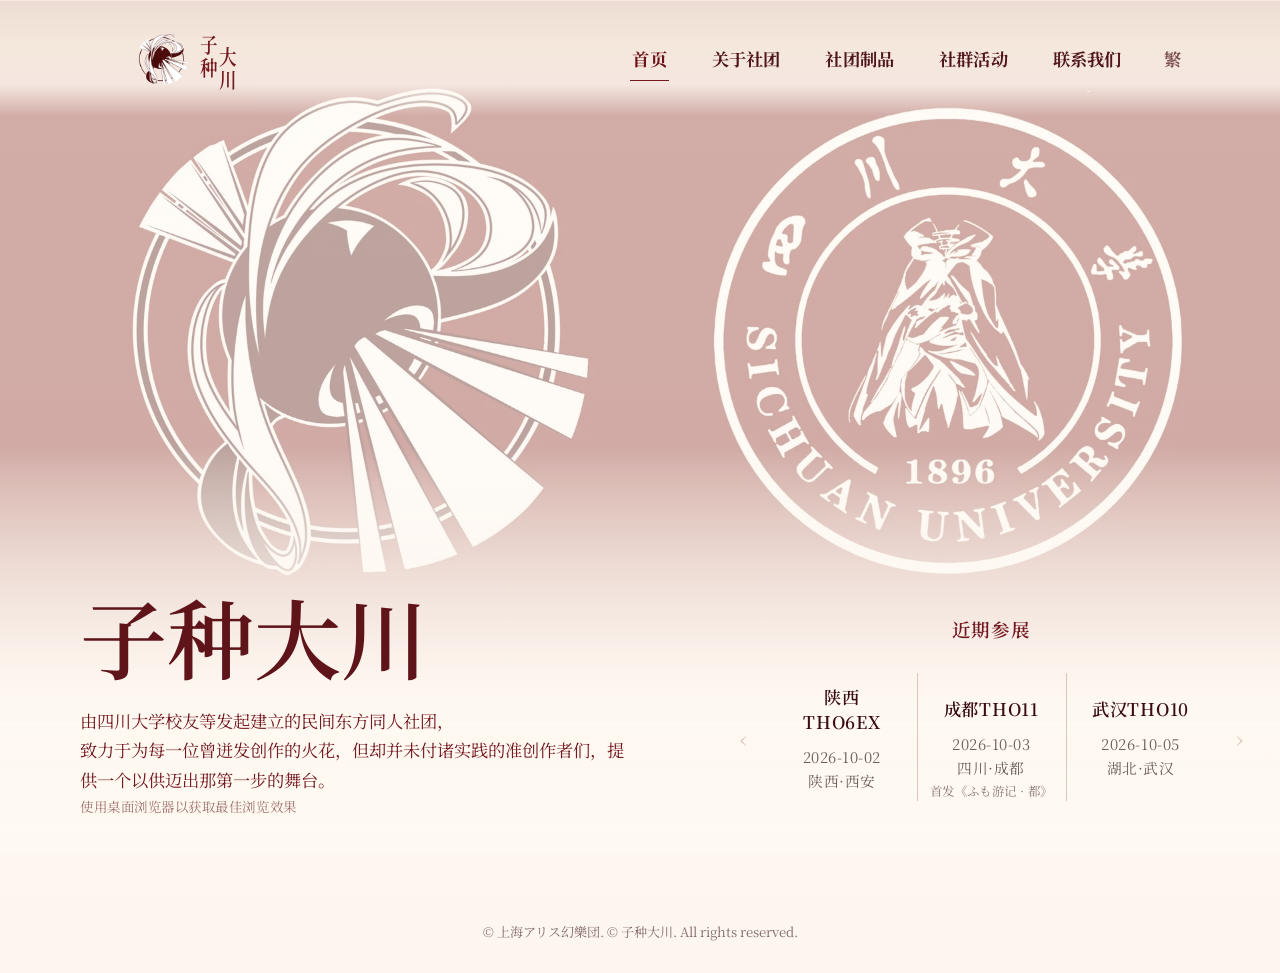
==== index.html @ ef1ccb67 "1.4" ====
<!DOCTYPE html>
<html lang="zh-CN">
  <head>
    <meta charset="UTF-8" />
    <meta name="viewport" content="width=device-width, initial-scale=1.0" />
    <title>子种大川</title>
    <meta
      name="description"
      content="子种大川是由四川大学学生发起建立的民间东方同人社团，致力于为曾迸发创作火花、却尚未付诸实践的准创作者们，提供迈出第一步的舞台。"
    />
    <meta property="og:title" content="子种大川" />
    <meta
      property="og:description"
      content="由四川大学学生发起建立的民间东方同人社团，致力于为准创作者们提供迈出第一步的舞台。"
    />
    <meta property="og:type" content="website" />
    <meta property="og:image" content="assets/club-logo.png" />
    <meta name="twitter:card" content="summary" />
    <meta name="twitter:title" content="子种大川" />
    <meta
      name="twitter:description"
      content="由四川大学学生发起建立的民间东方同人社团，致力于为准创作者们提供迈出第一步的舞台。"
    />
    <meta name="twitter:image" content="assets/club-logo.png" />
    <link rel="icon" type="image/png" href="assets/club-logo.png" />
    <link rel="apple-touch-icon" href="assets/club-logo.png" />
    <link
      rel="preload"
      href="assets/club-background.webp"
      as="image"
      media="(min-width: 561px)"
    />
    <link
      rel="preload"
      href="assets/club-background-mobile.webp"
      as="image"
      media="(max-width: 560px)"
    />
    <link rel="stylesheet" href="styles.css?v=20260814-product-actions" />
  </head>
  <body>
    <svg class="site-filter-defs" aria-hidden="true" focusable="false">
      <filter id="qr-burgundy" color-interpolation-filters="sRGB">
        <feColorMatrix
          type="matrix"
          values="
            0.115888 0.389854 0.039356 0 0.454902
            0.188422 0.633864 0.063989 0 0.094118
            0.177584 0.597402 0.060308 0 0.121569
            0 0 0 1 0"
        />
      </filter>
    </svg>

    <header class="site-header">
      <div class="header-inner">
        <a
          class="brand"
          href="#home"
          data-panel-link="home"
          aria-label="回到首页，子种大川"
        >
          <img
            src="assets/club-logo-small.webp"
            alt=""
            width="640"
            height="640"
            decoding="async"
            fetchpriority="high"
          />
          <span class="brand-title" aria-hidden="true">
            <span class="brand-char brand-char-1">子</span>
            <span class="brand-char brand-char-2">种</span>
            <span class="brand-char brand-char-3">大</span>
            <span class="brand-char brand-char-4">川</span>
          </span>
        </a>

        <nav class="site-nav" aria-label="页面栏目">
          <a class="is-active" href="#home" data-panel-link="home">首页</a>
          <a href="#about" data-panel-link="about">关于社团</a>
          <a href="#products" data-panel-link="products">社团制品</a>
          <a href="#moments" data-panel-link="moments">社群活动</a>
          <a href="#contact" data-panel-link="contact">联系我们</a>
          <button
            class="script-toggle"
            type="button"
            data-script-toggle
            aria-label="切换为繁体"
          >
            繁
          </button>
        </nav>
      </div>
    </header>

    <main>
      <section class="panel is-active" data-panel="home" tabindex="0">
        <div class="page-section hero-section">
          <div class="hero-copy">
            <h1 data-club-name>子种大川</h1>
            <p class="lead" data-hero-lead>
              由四川大学学生发起建立的民间东方同人社团，<br />
              致力于为每一位曾迸发创作的火花，但却并未付诸实践的准创作者们，提供一个以供迈出那第一步的舞台。
            </p>
          </div>
          <aside class="hero-feature" aria-label="近期参展">
            <div class="exhibition-head">
              <h2>近期参展</h2>
            </div>
            <div class="exhibition-carousel" aria-label="近期参展翻页">
              <button
                class="exhibition-arrow"
                type="button"
                data-exhibition-prev
                aria-label="上一页"
              >
                ‹
              </button>
              <div class="exhibition-list" data-exhibition-list>
                <p class="empty-state">近期参展信息整理中。</p>
              </div>
              <button
                class="exhibition-arrow"
                type="button"
                data-exhibition-next
                aria-label="下一页"
              >
                ›
              </button>
            </div>
          </aside>
          <p class="hero-browser-note">使用桌面浏览器以获取最佳浏览效果</p>
        </div>
      </section>

      <section class="panel" data-panel="about" tabindex="0" hidden>
        <div class="page-section">
          <div class="section-title">
            <p class="eyebrow">About</p>
            <h2>关于社团</h2>
          </div>

          <div class="content-grid">
            <div class="copy-stack" data-about-body>
              <p>
                子种大川是以东方Project为主题的民间同人创作社团，由四川大学在校生、校友为主发起建立。
              </p>
            </div>

            <dl class="info-list" data-club-facts aria-label="社团信息">
              <div>
                <dt>社团名读音</dt>
                <dd>zǐ zhǒng dà chuān</dd>
              </div>
            </dl>
          </div>
        </div>
      </section>

      <section class="panel" data-panel="products" tabindex="0" hidden>
        <div class="page-section">
          <div class="section-title product-section-title">
            <div>
              <p class="eyebrow">Objects</p>
              <h2>社团制品</h2>
            </div>
            <div class="product-title-filter" data-product-filter-slot></div>
          </div>

          <div class="product-list" data-product-list>
            <p class="empty-state">制品资料整理中。</p>
          </div>
        </div>
      </section>

      <section class="panel" data-panel="moments" tabindex="0" hidden>
        <div class="page-section">
          <div class="section-title">
            <p class="eyebrow">Moments</p>
            <h2>社群活动</h2>
          </div>

          <div class="community-list" data-community-list>
            <p class="empty-state">社群活动记录整理中。</p>
          </div>
          <p class="community-portrait-note">
            本页涉及肖像展示的内容，均已取得相关当事人授权。
          </p>
        </div>
      </section>

      <section class="panel" data-panel="contact" tabindex="0" hidden>
        <div class="page-section">
          <div class="section-title">
            <p class="eyebrow">Contact</p>
            <h2>联系我们</h2>
          </div>

          <div class="contact-layout">
            <div class="contact-qrcode-list" data-contact-qrcodes>
              <p class="empty-state">二维码信息整理中。</p>
            </div>

            <div class="contact-side">
              <section class="contact-block contact-methods-block">
                <h3>相关群聊</h3>
                <dl class="contact-lines" data-contact-methods>
                  <div class="empty-state">群聊信息整理中。</div>
                </dl>
              </section>

              <section class="contact-block contact-maintenance" data-contact-maintenance hidden>
                <h3>网站维护联系邮箱</h3>
                <p class="contact-maintenance-email" data-contact-maintenance-email></p>
                <small class="contact-maintenance-note">回复网站相关问题</small>
              </section>

              <section class="contact-block contact-links-block">
                <h3>友情链接</h3>
                <dl class="contact-lines" data-contact-links>
                  <div class="empty-state">友情链接整理中。</div>
                </dl>
              </section>
            </div>
          </div>
        </div>
      </section>
    </main>

    <footer class="site-footer">
      <p data-footer-copyright>
        © 上海アリス幻樂団. © 2026 子种大川. All rights reserved.
      </p>
    </footer>

    <script src="site-config.js"></script>
    <script src="content-store.js?v=20260814-product-actions"></script>
    <script src="script.js?v=20260814-product-actions"></script>
  </body>
</html>
---- styles.css ----
@font-face {
  font-family: "ZDC Numerals";
  src:
    local("Bodoni 72"),
    local("Didot"),
    local("Palatino");
  unicode-range:
    U+0030-0039,
    U+FF10-FF19,
    U+0025,
    U+002D,
    U+002E,
    U+002F,
    U+003A,
    U+003B,
    U+00A5;
}

@font-face {
  font-family: "ZDC Web Song";
  src: url("assets/fonts/noto-serif-sc-400.woff2") format("woff2");
  font-display: swap;
  font-style: normal;
  font-weight: 400;
}

@font-face {
  font-family: "ZDC Web Song";
  src: url("assets/fonts/noto-serif-sc-600.woff2") format("woff2");
  font-display: swap;
  font-style: normal;
  font-weight: 600;
}

@font-face {
  font-family: "ZDC Web Song";
  src: url("assets/fonts/noto-serif-sc-700.woff2") format("woff2");
  font-display: swap;
  font-style: normal;
  font-weight: 700;
}

@font-face {
  font-family: "ZDC Web Song TC";
  src: url("assets/fonts/noto-serif-tc-400.ttf") format("truetype");
  font-display: swap;
  font-style: normal;
  font-weight: 400;
}

@font-face {
  font-family: "ZDC Web Song TC";
  src: url("assets/fonts/noto-serif-tc-600.ttf") format("truetype");
  font-display: swap;
  font-style: normal;
  font-weight: 600;
}

@font-face {
  font-family: "ZDC Web Song TC";
  src: url("assets/fonts/noto-serif-tc-700.ttf") format("truetype");
  font-display: swap;
  font-style: normal;
  font-weight: 700;
}

:root {
  --paper: #fff9f2;
  --paper-deep: #f7ecdf;
  --ink: #241616;
  --muted: #6c5e5a;
  --burgundy: #74181f;
  --burgundy-deep: #3b0d12;
  --title-burgundy: #5f141a;
  --line: rgba(116, 24, 31, 0.18);
  --line-soft: rgba(116, 24, 31, 0.1);
  --white: #fffdf8;
  --max-width: 1120px;
  --header-width: 1320px;
  --header-left: clamp(72px, 10.4vw, 240px);
  --header-right: clamp(72px, 7.7vw, 184px);
  --home-header-offset: 116px;
  --home-bg-top: calc(var(--home-header-offset) * -1);
  --home-bg-height: calc(clamp(620px, 82svh, 880px) + var(--home-header-offset));
  --home-bg-image: image-set(
    url("assets/club-background.webp") type("image/webp"),
    url("assets/club-background.jpg") type("image/jpeg")
  );
  --home-bg-position: center -94px;
  --home-bg-size: 100vw auto;
  --home-bg-opacity: 0.36;
  --home-bg-fade-in: clamp(34px, 6svh, 74px);
  --home-bg-solid-end: 52%;
  --home-bg-fade-out-end: 82%;
  --home-hero-padding-top: clamp(340px, 52svh, 520px);
  --community-cover-aspect: 21 / 10;
  --number-font: "ZDC Numerals", "Bodoni 72", Didot, Palatino;
  --web-song-font: "ZDC Web Song";
  --ui-font: var(--number-font), var(--web-song-font), "Songti SC",
    "STSongti-SC-Regular", "Source Han Serif SC", "Noto Serif CJK SC",
    "STSong", "SimSun", Georgia, serif;
  --song-font: var(--number-font), var(--web-song-font), "Songti SC",
    "STSongti-SC-Regular", "Source Han Serif SC", "Noto Serif CJK SC",
    "STSong", "SimSun", Georgia, serif;
  --display-song-font: var(--number-font), var(--web-song-font),
    "STSongti-SC-Regular", "Songti TC", "Hiragino Mincho ProN",
    "Source Han Serif SC", "Noto Serif CJK SC", "Songti SC", "STSong",
    "SimSun", serif;
}

html[lang="zh-Hant"],
html[data-text-script="traditional"],
body[data-text-script="traditional"] {
  --web-song-font: "ZDC Web Song TC";
  --ui-font: var(--number-font), var(--web-song-font), "Songti TC",
    "STSongti-TC-Regular", "Source Han Serif TC", "Noto Serif CJK TC",
    "PMingLiU", "MingLiU", "Songti SC", "STSong", serif;
  --song-font: var(--number-font), var(--web-song-font), "Songti TC",
    "STSongti-TC-Regular", "Source Han Serif TC", "Noto Serif CJK TC",
    "PMingLiU", "MingLiU", "Songti SC", "STSong", serif;
  --display-song-font: var(--number-font), var(--web-song-font),
    "STSongti-TC-Regular", "Songti TC", "Source Han Serif TC",
    "Noto Serif CJK TC", "Hiragino Mincho ProN", "PMingLiU", "MingLiU",
    serif;
}

* {
  box-sizing: border-box;
}

html {
  min-height: 100%;
  background: var(--paper);
}

body {
  position: relative;
  min-height: 100%;
  margin: 0;
  color: var(--ink);
  background:
    linear-gradient(180deg, rgba(255, 250, 243, 0.98), rgba(253, 246, 238, 0.98)),
    var(--paper);
  font-family: var(--ui-font);
  font-feature-settings:
    "onum" 0,
    "lnum" 1,
    "pnum" 1;
  font-synthesis: none;
  font-variant-numeric: lining-nums proportional-nums;
  line-height: 1.7;
}

img {
  display: block;
  max-width: 100%;
}

.site-filter-defs {
  position: absolute;
  width: 0;
  height: 0;
  overflow: hidden;
}

a {
  color: inherit;
  text-decoration: none;
}

.site-header {
  position: sticky;
  z-index: 10;
  top: -1px;
  padding-top: 1px;
  background: linear-gradient(
    180deg,
    rgba(235, 218, 209, 0.98) 0%,
    rgba(247, 236, 224, 0.92) 42%,
    rgba(255, 249, 242, 0.76) 72%,
    rgba(255, 249, 242, 0) 100%
  );
}

.site-header::before {
  position: absolute;
  top: -2px;
  right: 0;
  left: 0;
  height: 3px;
  content: "";
  background: rgba(247, 236, 224, 0.98);
  pointer-events: none;
}

.header-inner {
  width: calc(100% - var(--header-left) - var(--header-right));
  min-height: 116px;
  display: flex;
  align-items: center;
  justify-content: space-between;
  gap: 42px;
  margin-right: auto;
  margin-left: var(--header-left);
}

.brand {
  display: inline-flex;
  align-items: center;
  gap: 10px;
  color: #2d090d;
  font-family: var(--song-font);
  font-weight: 700;
  white-space: nowrap;
}

.brand img {
  width: 3.56rem;
  height: 3.56rem;
  object-fit: contain;
}

.brand-title {
  position: relative;
  width: 2.05em;
  height: 2.42em;
  display: inline-block;
  flex: 0 0 auto;
  font-family: var(--song-font);
  color: var(--burgundy);
  font-size: 1.34rem;
  font-weight: 600;
  letter-spacing: 0;
  line-height: 1;
  transform: scaleX(0.82);
  transform-origin: left center;
}

.brand-char {
  position: absolute;
  display: block;
}

.brand-char-1 {
  top: 0;
  left: 0;
}

.brand-char-2 {
  top: 1.08em;
  left: 0;
}

.brand-char-3 {
  top: 0.54em;
  right: 0;
}

.brand-char-4 {
  top: 1.62em;
  right: 0;
}

.site-nav {
  display: flex;
  align-items: center;
  gap: clamp(24px, 3.2vw, 46px);
  overflow-x: auto;
  color: #4f151b;
  font-family: var(--song-font);
  font-size: clamp(1.08rem, 1.08vw, 1.18rem);
  font-weight: 700;
  letter-spacing: 0.01em;
  white-space: nowrap;
}

.site-nav a {
  position: relative;
  display: inline-flex;
  align-items: center;
  min-height: 52px;
  padding: 2px 2px;
  transition: color 180ms ease;
}

.script-toggle {
  display: inline-flex;
  align-items: center;
  min-height: 52px;
  padding: 2px 0;
  border: 0;
  color: rgba(79, 21, 27, 0.72);
  background: transparent;
  font: inherit;
  cursor: pointer;
  transition:
    color 180ms ease,
    transform 180ms ease;
}

.script-toggle:hover,
.script-toggle:focus-visible {
  color: #6c1018;
  transform: translateY(-1px);
}

.site-nav a::after {
  position: absolute;
  right: 0;
  bottom: 4px;
  left: 0;
  height: 1px;
  content: "";
  background: var(--burgundy);
  opacity: 0;
  transform: scaleX(0.4);
  transform-origin: center;
  transition:
    opacity 180ms ease,
    transform 180ms ease;
}

.site-nav a:hover,
.site-nav a:focus-visible,
.site-nav a.is-active {
  color: #6c1018;
}

.site-nav a.is-active::after {
  opacity: 1;
  transform: scaleX(1);
}

main {
  position: relative;
  z-index: 1;
  display: grid;
}

.panel {
  position: relative;
  grid-area: 1 / 1;
  width: 100%;
  align-self: start;
  opacity: 0;
  transform: translate3d(0, 10px, 0);
  transition:
    opacity 400ms cubic-bezier(0.22, 0.72, 0.28, 1),
    transform 400ms cubic-bezier(0.22, 0.72, 0.28, 1);
  will-change: opacity, transform;
}

.panel:focus,
.panel:focus-visible {
  outline: none;
}

.panel.is-active {
  opacity: 1;
  transform: translate3d(0, 0, 0);
}

.panel.is-entering-from-right {
  opacity: 0;
  transform: translate3d(30px, 0, 0);
}

.panel.is-entering-from-left {
  opacity: 0;
  transform: translate3d(-30px, 0, 0);
}

.panel.is-leaving-to-left {
  opacity: 0;
  transform: translate3d(-30px, 0, 0);
}

.panel.is-leaving-to-right {
  opacity: 0;
  transform: translate3d(30px, 0, 0);
}

.panel[hidden] {
  display: none;
}

.panel[data-panel="home"] {
  overflow: visible;
}

.panel[data-panel="home"]::before,
.panel[data-panel="home"]::after {
  position: absolute;
  inset: 0;
  z-index: 0;
  content: "";
  pointer-events: none;
}

.panel[data-panel="home"]::before {
  top: var(--home-bg-top);
  height: var(--home-bg-height);
  background: var(--home-bg-image) var(--home-bg-position) / var(--home-bg-size)
    no-repeat;
  opacity: var(--home-bg-opacity);
  -webkit-mask-image: linear-gradient(
    180deg,
    transparent 0,
    #000 var(--home-bg-fade-in),
    #000 var(--home-bg-solid-end),
    transparent var(--home-bg-fade-out-end),
    transparent 100%
  );
  mask-image: linear-gradient(
    180deg,
    transparent 0,
    #000 var(--home-bg-fade-in),
    #000 var(--home-bg-solid-end),
    transparent var(--home-bg-fade-out-end),
    transparent 100%
  );
}

.panel[data-panel="home"]::after {
  top: var(--home-bg-top);
  height: var(--home-bg-height);
  background: linear-gradient(
    180deg,
    rgba(255, 249, 242, 0) 0%,
    rgba(255, 249, 242, 0) var(--home-bg-solid-end),
    rgba(255, 249, 242, 0.62) var(--home-bg-fade-out-end),
    rgba(255, 249, 242, 0.98) 100%
  );
}

.page-section {
  position: relative;
  z-index: 1;
  width: min(var(--max-width), calc(100% - 36px));
  min-height: calc(100svh - 142px);
  display: grid;
  align-content: center;
  margin: 0 auto;
  padding: clamp(48px, 8vw, 92px) 0;
}

.panel[data-panel="contact"] .page-section {
  width: calc(100% - var(--header-left) - var(--header-right));
  margin-right: var(--header-right);
  margin-left: var(--header-left);
}

.hero-section {
  grid-template-columns: minmax(0, 1fr) auto;
  gap: clamp(36px, 7vw, 112px);
  align-content: start;
  align-items: start;
  padding-top: var(--home-hero-padding-top);
}

.hero-copy,
.copy-stack,
.product-item,
.contact-grid {
  min-width: 0;
}

.hero-copy {
  max-width: 760px;
}

.hero-feature {
  margin: 0 clamp(-64px, -4vw, -18px) 0 0;
  justify-self: end;
  width: min(520px, 46vw);
  padding-top: 34px;
  color: #563e3b;
}

.exhibition-head {
  display: flex;
  align-items: center;
  justify-content: center;
}

.hero-feature h2 {
  width: 100%;
  margin: 0;
  color: var(--burgundy);
  font-family: var(--song-font);
  font-size: 1.16rem;
  font-weight: 600;
  letter-spacing: 0.04em;
  text-align: center;
}

.exhibition-carousel {
  display: grid;
  grid-template-columns: 24px minmax(0, 1fr) 24px;
  align-items: center;
  gap: 12px;
  margin-top: 30px;
}

.exhibition-arrow {
  width: 24px;
  height: 42px;
  display: inline-grid;
  place-items: center;
  padding: 0;
  border: 0;
  color: rgba(116, 24, 31, 0.72);
  background: transparent;
  font-family: var(--song-font);
  font-size: 1.36rem;
  line-height: 1;
  cursor: pointer;
  transition:
    color 180ms ease,
    opacity 180ms ease,
    transform 180ms ease;
}

.exhibition-arrow:hover,
.exhibition-arrow:focus-visible {
  color: var(--burgundy-deep);
  transform: translateY(-1px);
}

.exhibition-arrow:focus-visible {
  outline: 1px solid rgba(116, 24, 31, 0.38);
  outline-offset: 3px;
}

.exhibition-arrow:disabled {
  cursor: default;
  opacity: 0.32;
  transform: none;
}

.exhibition-list {
  width: 100%;
  display: grid;
  grid-template-columns: repeat(3, minmax(0, 1fr));
  justify-content: end;
  overflow: hidden;
}

.exhibition-list.is-balanced {
  justify-content: center;
}

.exhibition-list.is-balanced.exhibition-visible-1 {
  grid-template-columns: minmax(0, 33.333333%);
}

.exhibition-list.is-balanced.exhibition-visible-2 {
  grid-template-columns: repeat(2, minmax(0, 33.333333%));
}

.exhibition-item {
  position: relative;
  display: none;
  align-content: center;
  justify-items: center;
  gap: 9px;
  min-height: 134px;
  padding: 0 clamp(12px, 1.8vw, 22px);
  text-align: center;
}

.exhibition-item.is-visible {
  display: grid;
}

.exhibition-list.is-sliding-next .exhibition-item.is-visible {
  animation: exhibition-slide-next 360ms cubic-bezier(0.22, 0.72, 0.28, 1)
    both;
  animation-delay: calc(var(--exhibition-order, 0) * 38ms);
}

.exhibition-list.is-sliding-prev .exhibition-item.is-visible {
  animation: exhibition-slide-prev 360ms cubic-bezier(0.22, 0.72, 0.28, 1)
    both;
  animation-delay: calc(var(--exhibition-order, 0) * 38ms);
}

.exhibition-item.has-divider::before {
  position: absolute;
  top: 2px;
  bottom: 4px;
  left: 0;
  width: 1px;
  content: "";
  background: rgba(116, 24, 31, 0.22);
}

.exhibition-item h3,
.exhibition-item p,
.exhibition-item small {
  margin: 0;
}

.exhibition-main {
  display: grid;
  align-content: center;
  justify-items: center;
  gap: 12px;
}

.exhibition-item h3 {
  color: var(--burgundy-deep);
  font-size: 1.08rem;
  letter-spacing: 0.04em;
  line-height: 1.45;
}

.exhibition-item p {
  color: var(--muted);
  font-size: 0.92rem;
  letter-spacing: 0.035em;
}

.exhibition-detail {
  display: grid;
  justify-items: center;
  gap: 2px;
  line-height: 1.5;
  text-align: center;
}

.exhibition-detail span {
  display: block;
}

.exhibition-item small {
  color: rgba(86, 62, 59, 0.68);
  font-size: 0.78rem;
  letter-spacing: 0.03em;
  line-height: 1.62;
  min-height: 1.5em;
}

.exhibition-note:empty {
  visibility: hidden;
}

.exhibition-note {
  position: absolute;
  bottom: 4px;
  right: 10px;
  left: 10px;
}

.eyebrow,
.item-label {
  margin: 0 0 12px;
  color: var(--burgundy);
  font-size: 0.78rem;
  font-weight: 700;
  letter-spacing: 0.08em;
  text-transform: uppercase;
}

h1,
h2,
h3 {
  margin: 0;
  color: var(--title-burgundy);
  font-family: var(--display-song-font);
  font-weight: 600;
  letter-spacing: 0;
  line-height: 1.18;
}

h1 {
  max-width: 720px;
  font-size: clamp(3rem, 7.2vw, 5.45rem);
}

h2 {
  font-size: clamp(2.4rem, 5.4vw, 4.4rem);
}

h3 {
  font-size: 1.18rem;
}

.lead {
  max-width: 560px;
  margin: 18px 0 0;
  color: var(--burgundy);
  font-family: var(--song-font);
  font-size: 1.08rem;
  overflow-wrap: anywhere;
}

.hero-browser-note {
  position: absolute;
  bottom: clamp(58px, 8.8svh, 94px);
  left: 0;
  max-width: 560px;
  margin: 0;
  color: rgba(95, 20, 26, 0.58);
  font-family: var(--song-font);
  font-size: 0.84rem;
  letter-spacing: 0.04em;
  line-height: 1.6;
}

.panel[data-panel="home"].is-active::before {
  animation: home-background-in 900ms ease both;
}

.panel[data-panel="home"].is-active::after {
  animation: home-overlay-in 900ms ease both;
}

.panel[data-panel="home"].is-active .eyebrow,
.panel[data-panel="home"].is-active h1,
.panel[data-panel="home"].is-active .lead,
.panel[data-panel="home"].is-active .hero-browser-note,
.panel[data-panel="home"].is-active .hero-feature {
  animation: home-rise-in 720ms ease both;
}

.panel[data-panel="home"].is-active .eyebrow {
  animation-delay: 120ms;
}

.panel[data-panel="home"].is-active h1 {
  animation-delay: 210ms;
}

.panel[data-panel="home"].is-active .lead {
  animation-delay: 320ms;
}

.panel[data-panel="home"].is-active .hero-browser-note {
  animation-delay: 380ms;
}

.panel[data-panel="home"].is-active .hero-feature {
  animation-delay: 430ms;
}

.action-row {
  display: flex;
  flex-wrap: wrap;
  gap: 12px;
  margin-top: 34px;
}

.button {
  min-height: 44px;
  display: inline-flex;
  align-items: center;
  justify-content: center;
  padding: 9px 18px;
  border: 1px solid var(--burgundy);
  border-radius: 999px;
  font-weight: 700;
  transition:
    background 180ms ease,
    color 180ms ease,
    transform 180ms ease;
}

.button:hover,
.button:focus-visible {
  transform: translateY(-1px);
}

.button.primary {
  color: var(--white);
  background: var(--burgundy);
}

.button.secondary {
  color: var(--burgundy);
  background: transparent;
}

.section-title {
  max-width: 720px;
  margin-bottom: clamp(34px, 5vw, 58px);
}

.product-section-title {
  max-width: 1080px;
  display: grid;
  grid-template-columns: max-content auto;
  gap: clamp(16px, 2.2vw, 34px);
  align-items: end;
}

.product-title-filter {
  justify-self: start;
  width: auto;
}

.product-title-filter[hidden] {
  display: none;
}

.content-grid {
  display: grid;
  grid-template-columns: minmax(0, 1fr) minmax(260px, 0.58fr);
  gap: clamp(34px, 6vw, 84px);
  align-items: start;
}

.copy-stack {
  display: grid;
  gap: 20px;
  max-width: 680px;
  color: var(--muted);
  font-size: 1.05rem;
}

.copy-stack p,
.product-item p,
.product-detail p {
  margin: 0;
  overflow-wrap: anywhere;
}

.info-list {
  display: grid;
  grid-template-columns: minmax(4em, max-content) minmax(0, 1fr);
  gap: 0 clamp(24px, 4vw, 58px);
  align-items: baseline;
  margin: 0;
}

.info-list div {
  display: contents;
}

.info-list dt {
  color: var(--burgundy);
  font-weight: 700;
  min-width: 4em;
  padding: 10px 0;
  white-space: nowrap;
}

.info-label-text {
  min-width: 4em;
  display: inline-flex;
  gap: 0;
  white-space: nowrap;
}

.info-label-text.is-fixed {
  width: 4em;
}

.info-label-text.is-spread {
  justify-content: space-between;
}

.info-label-char {
  display: block;
  flex: 0 0 auto;
}

.info-list dd {
  margin: 0;
  color: var(--muted);
  min-width: 0;
  padding: 10px 0;
  overflow-wrap: anywhere;
  text-align: right;
}

.product-list {
  display: grid;
  gap: clamp(24px, 4vw, 42px);
  max-width: 1100px;
}

.product-list.is-detail-view {
  max-width: 1080px;
}

.product-detail {
  position: relative;
  display: grid;
  grid-template-columns: minmax(260px, 0.48fr) minmax(360px, 0.52fr);
  gap: clamp(30px, 4.6vw, 58px);
  align-items: center;
  padding-top: 34px;
  animation: product-detail-in 520ms cubic-bezier(0.22, 0.72, 0.28, 1) both;
}

.product-detail[hidden] {
  display: none;
}

.product-detail-media .image-slot {
  animation: product-image-expand 560ms cubic-bezier(0.22, 0.72, 0.28, 1)
    both;
}

.product-image-carousel {
  display: grid;
  gap: 14px;
  justify-items: center;
}

.product-image-stage {
  width: 100%;
  display: grid;
  justify-items: center;
}

.product-image-controls {
  display: inline-flex;
  align-items: center;
  justify-content: center;
  gap: 28px;
}

.product-image-arrow {
  width: 30px;
  height: 30px;
  display: inline-grid;
  place-items: center;
  padding: 0;
  border: 0;
  color: rgba(116, 24, 31, 0.62);
  background: transparent;
  font-family: var(--song-font);
  font-size: 1.55rem;
  line-height: 1;
  cursor: pointer;
  transition:
    color 180ms ease,
    transform 180ms ease;
}

.product-image-arrow:hover,
.product-image-arrow:focus-visible {
  color: var(--burgundy);
  transform: translateY(-1px);
}

.product-detail-body {
  display: grid;
  gap: 16px;
  max-width: 760px;
}

.product-detail-body h3 {
  color: var(--title-burgundy);
  font-family: var(--display-song-font);
  font-size: clamp(2rem, 4vw, 3.25rem);
  font-weight: 700;
}

.product-detail-body > p:not(.item-label):not(.product-price) {
  color: var(--muted);
  font-size: 1rem;
}

.product-price {
  color: var(--burgundy);
  font-weight: 700;
}

.product-actions,
.product-documents {
  display: flex;
  flex-wrap: wrap;
  gap: 10px 14px;
  align-items: center;
  margin: 4px 0 6px;
}

.product-action-link,
.product-document-link {
  display: inline-flex;
  align-items: center;
  justify-content: center;
  min-height: 34px;
  padding: 5px 16px 6px;
  color: rgba(116, 24, 31, 0.86);
  border: 1px solid rgba(116, 24, 31, 0.3);
  border-radius: 999px;
  background: rgba(255, 249, 242, 0.48);
  font-family: var(--song-font);
  font-size: 0.96rem;
  font-weight: 600;
  line-height: 1.35;
  letter-spacing: 0.05em;
  transition:
    color 180ms ease,
    background 180ms ease,
    border-color 180ms ease,
    transform 180ms ease;
}

.product-action-link:hover,
.product-action-link:focus-visible,
.product-document-link:hover,
.product-document-link:focus-visible {
  color: var(--burgundy);
  border-color: rgba(116, 24, 31, 0.56);
  background: rgba(255, 249, 242, 0.74);
  transform: translateY(-1px);
}

.product-params {
  display: grid;
  grid-template-columns: minmax(4em, max-content) minmax(0, 1fr);
  gap: 9px 16px;
  margin: 10px 0 0;
  color: var(--muted);
  font-size: 0.9rem;
}

.product-params div {
  display: contents;
}

.product-params dt {
  color: var(--burgundy);
  font-weight: 700;
  min-width: 4em;
  white-space: nowrap;
}

.product-params dd {
  margin: 0;
  min-width: 0;
  overflow-wrap: anywhere;
}

.product-detail-close {
  position: absolute;
  top: 0;
  left: 0;
  width: max-content;
  min-height: 28px;
  margin: 0;
  padding: 0;
  border: 0;
  color: rgba(116, 24, 31, 0.52);
  background: transparent;
  font: inherit;
  font-size: 0.88rem;
  font-weight: 600;
  cursor: pointer;
}

.product-detail-close:hover,
.product-detail-close:focus-visible {
  color: var(--burgundy-deep);
}

.product-gallery {
  display: grid;
  grid-template-columns: repeat(4, minmax(0, 1fr));
  align-items: start;
  gap: clamp(42px, 5vw, 74px) clamp(38px, 4.6vw, 76px);
  animation: product-gallery-in 460ms cubic-bezier(0.22, 0.72, 0.28, 1) both;
}

.product-gallery-item {
  display: grid;
  gap: 18px;
  justify-self: center;
  width: 100%;
  max-width: 230px;
}

.product-gallery-image,
.product-gallery-caption {
  padding: 0;
  border: 0;
  color: inherit;
  background: transparent;
  font: inherit;
  cursor: pointer;
}

.product-gallery-image {
  display: block;
  width: 100%;
}

.product-gallery-image .image-slot {
  width: 100%;
  aspect-ratio: 1 / 1;
  transition:
    opacity 180ms ease,
    transform 260ms ease;
}

.product-gallery-caption {
  min-height: 1.65em;
  width: 100%;
  color: rgba(59, 13, 18, 0.82);
  font-family: var(--song-font);
  font-size: clamp(0.92rem, 1.22vw, 1.08rem);
  font-weight: 600;
  letter-spacing: 0.045em;
  line-height: 1.7;
  overflow: visible;
  overflow-wrap: break-word;
  text-align: center;
  text-overflow: clip;
  white-space: pre-line;
  transition:
    color 180ms ease,
    transform 180ms ease;
}

.product-gallery-caption:hover,
.product-gallery-caption:focus-visible {
  color: var(--burgundy);
}

.product-filter {
  position: relative;
  display: inline-grid;
  justify-items: start;
  margin-bottom: 0;
  color: var(--muted);
  text-align: left;
}

.product-filter-toggle {
  min-height: 32px;
  padding: 0;
  border: 0;
  color: rgba(95, 20, 26, 0.82);
  background: transparent;
  font-family: var(--song-font);
  font-size: 0.98rem;
  font-weight: 600;
  cursor: pointer;
  transition:
    color 180ms ease,
    transform 180ms ease;
}

.product-filter-toggle::after {
  display: inline-block;
  margin-left: 0.38em;
  color: rgba(95, 20, 26, 0.56);
  content: "⌄";
  font-size: 0.9em;
  transform: translateY(-1px);
}

.product-filter.is-open .product-filter-toggle,
.product-filter-toggle:hover,
.product-filter-toggle:focus-visible {
  color: var(--burgundy);
}

.product-filter.is-open .product-filter-toggle::after {
  transform: translateY(1px) rotate(180deg);
}

.product-filter-menu {
  position: absolute;
  z-index: 4;
  top: calc(100% + 10px);
  left: 0;
  width: min(420px, calc(100vw - 48px));
  display: grid;
  gap: 12px;
  justify-items: start;
  padding: 16px 18px;
  border: 1px solid rgba(116, 24, 31, 0.14);
  color: var(--muted);
  background: rgba(255, 249, 242, 0.96);
  box-shadow: 0 16px 42px rgba(59, 13, 18, 0.08);
  text-align: left;
  transform-origin: top left;
}

.product-filter-menu[hidden] {
  display: none;
}

.product-filter-primary,
.product-filter-types {
  display: flex;
  flex-wrap: wrap;
  gap: 8px 16px;
  align-items: center;
  justify-content: flex-start;
  padding: 0;
  border: 0;
}

.product-filter-types legend {
  margin-right: 4px;
  color: var(--burgundy);
  font-family: var(--song-font);
  font-weight: 700;
}

.product-filter-check {
  display: inline-flex;
  grid-template-columns: none;
  gap: 7px;
  align-items: center;
  color: rgba(59, 13, 18, 0.7);
  font-family: var(--song-font);
  font-size: 0.9rem;
  font-weight: 400;
  cursor: pointer;
}

.product-filter-check input {
  width: 1em;
  height: 1em;
  accent-color: var(--burgundy);
}

.product-filter-clear {
  min-height: 28px;
  padding: 0;
  border: 0;
  color: rgba(116, 24, 31, 0.62);
  background: transparent;
  font: inherit;
  font-size: 0.88rem;
  cursor: pointer;
}

.product-filter-clear:hover,
.product-filter-clear:focus-visible {
  color: var(--burgundy);
}

.product-gallery-image:hover .image-slot,
.product-gallery-image:focus-visible .image-slot {
  opacity: 0.86;
  transform: translateY(-4px) scale(1.018);
}

.community-list {
  display: grid;
  gap: clamp(38px, 5vw, 72px);
  max-width: 1120px;
}

.community-list.is-detail-view {
  max-width: 1080px;
}

.community-portrait-note {
  max-width: 1120px;
  margin: clamp(22px, 3.2vw, 38px) 0 0;
  color: rgba(108, 94, 90, 0.66);
  font-family: var(--song-font);
  font-size: 0.86rem;
  letter-spacing: 0.04em;
  line-height: 1.7;
  text-align: center;
}

.community-section {
  position: relative;
  display: grid;
  grid-template-columns: minmax(260px, 0.44fr) minmax(320px, 0.56fr);
  gap: clamp(30px, 5vw, 72px);
  align-items: center;
  padding: clamp(8px, 2.2vw, 28px) 0;
  animation: product-gallery-in 520ms cubic-bezier(0.22, 0.72, 0.28, 1) both;
}

.community-section::before {
  position: absolute;
  z-index: -1;
  inset: 0 calc(50% - 50vw);
  content: "";
  background: linear-gradient(
    90deg,
    rgba(116, 24, 31, 0.04),
    rgba(255, 249, 242, 0) 66%
  );
  opacity: 0.8;
}

.community-section.is-reversed {
  grid-template-columns: minmax(320px, 0.56fr) minmax(260px, 0.44fr);
}

.community-section.is-reversed::before {
  background: linear-gradient(
    270deg,
    rgba(116, 24, 31, 0.04),
    rgba(255, 249, 242, 0) 66%
  );
}

.community-section.is-reversed .community-copy {
  order: 2;
}

.community-section.is-reversed .community-cover {
  order: 1;
}

.community-copy {
  display: grid;
  gap: 18px;
  align-content: center;
}

.community-title,
.community-cover,
.community-photo-item {
  padding: 0;
  border: 0;
  background: transparent;
  font: inherit;
  cursor: pointer;
}

.community-title {
  color: var(--title-burgundy);
  font-family: var(--display-song-font);
  font-size: clamp(2.05rem, 4vw, 3.45rem);
  font-weight: 700;
  line-height: 1.24;
  text-align: left;
  transition:
    color 180ms ease,
    transform 180ms ease;
}

.community-title:hover,
.community-title:focus-visible {
  color: var(--burgundy);
  transform: translateY(-2px);
}

.community-copy p,
.community-detail-head p {
  max-width: 560px;
  margin: 0;
  color: var(--muted);
  font-family: var(--song-font);
  font-size: 1.04rem;
  line-height: 1.9;
  overflow-wrap: anywhere;
}

.community-detail-head p {
  max-width: 960px;
}

.community-cover {
  position: relative;
  width: 100%;
  aspect-ratio: var(--community-cover-aspect);
  display: grid;
  place-items: center;
  overflow: hidden;
  color: rgba(116, 24, 31, 0.48);
  background:
    linear-gradient(135deg, rgba(116, 24, 31, 0.07), rgba(170, 139, 118, 0.08)),
    var(--paper-deep);
}

.community-cover > img,
.community-cover-collage {
  width: 100%;
  height: 100%;
}

.community-cover > img {
  object-fit: cover;
  filter: saturate(0.9);
  transition:
    opacity 220ms ease,
    transform 360ms ease;
}

.community-cover:hover > img,
.community-cover:focus-visible > img {
  opacity: 0.9;
  transform: scale(1.025);
}

.community-photo-item:hover img,
.community-photo-item:focus-visible img {
  opacity: 0.92;
}

.community-cover-collage {
  display: grid;
  grid-template-columns: 1.18fr 0.82fr 0.82fr;
  grid-template-rows: repeat(2, minmax(0, 1fr));
  gap: 6px;
}

.community-cover-collage img {
  width: 100%;
  height: 100%;
  object-fit: cover;
}

.community-cover-collage img:first-child {
  grid-row: span 2;
}

.community-cover-fade {
  position: absolute;
  inset: 0;
  background:
    linear-gradient(180deg, rgba(255, 249, 242, 0) 52%, var(--paper) 100%),
    linear-gradient(90deg, rgba(255, 249, 242, 0) 54%, var(--paper) 100%);
  pointer-events: none;
}

.community-section.is-reversed .community-cover-fade {
  background:
    linear-gradient(180deg, rgba(255, 249, 242, 0) 52%, var(--paper) 100%),
    linear-gradient(270deg, rgba(255, 249, 242, 0) 54%, var(--paper) 100%);
}

.community-placeholder {
  position: relative;
  z-index: 1;
  color: rgba(116, 24, 31, 0.5);
  font-family: var(--song-font);
  font-size: 1rem;
  font-weight: 700;
}

.community-detail {
  position: relative;
  display: grid;
  gap: clamp(34px, 5vw, 58px);
  padding-top: 34px;
  animation: product-detail-in 520ms cubic-bezier(0.22, 0.72, 0.28, 1) both;
}

.community-detail-head {
  display: grid;
  gap: 12px;
  max-width: 980px;
}

.community-detail-head h3,
.community-photo-body h3 {
  margin: 0;
  color: var(--title-burgundy);
  font-family: var(--display-song-font);
  font-size: clamp(2rem, 4vw, 3.25rem);
  font-weight: 700;
  line-height: 1.24;
}

.community-detail-close {
  position: absolute;
  top: 0;
  left: 0;
  width: max-content;
  min-height: 28px;
  padding: 0;
  border: 0;
  color: rgba(116, 24, 31, 0.52);
  background: transparent;
  font: inherit;
  font-size: 0.88rem;
  font-weight: 600;
  cursor: pointer;
}

.community-detail-close:hover,
.community-detail-close:focus-visible {
  color: var(--burgundy-deep);
}

.community-photo-wall {
  display: grid;
  grid-template-columns: repeat(var(--community-photo-columns, 3), minmax(0, 1fr));
  gap: clamp(12px, 2vw, 18px);
  align-items: start;
}

.community-photo-column {
  display: grid;
  gap: clamp(12px, 2vw, 18px);
  align-content: start;
  min-width: 0;
}

.community-photo-item {
  position: relative;
  width: 100%;
  display: grid;
  place-items: center;
  margin: 0;
  padding: 0;
  border: 0;
  overflow: hidden;
  contain: paint;
  clip-path: inset(0);
  color: rgba(116, 24, 31, 0.48);
  background:
    linear-gradient(135deg, rgba(116, 24, 31, 0.06), rgba(170, 139, 118, 0.08)),
    var(--paper-deep);
}

.community-photo-item::before,
.community-photo-item::after {
  position: absolute;
  inset: 0;
  content: "";
  pointer-events: none;
}

.community-photo-item::before {
  background:
    radial-gradient(circle at 22% 18%, rgba(116, 24, 31, 0.1), transparent 34%),
    linear-gradient(135deg, rgba(255, 253, 248, 0.12), rgba(116, 24, 31, 0.04));
  opacity: 0.74;
}

.community-photo-item::after {
  background:
    linear-gradient(180deg, rgba(255, 249, 242, 0.18), rgba(255, 249, 242, 0.32)),
    rgba(116, 24, 31, 0.04);
}

.community-photo-item img {
  position: relative;
  z-index: 1;
  width: 100%;
  height: auto;
  display: block;
  object-fit: contain;
  transition:
    opacity 220ms ease;
}

.community-photo-detail {
  grid-template-columns: minmax(260px, 0.56fr) minmax(320px, 0.44fr);
  gap: clamp(30px, 4.6vw, 58px);
  align-items: center;
}

.community-photo-media {
  min-height: min(62svh, 640px);
  display: grid;
  place-items: center;
  color: rgba(116, 24, 31, 0.48);
  background: transparent;
}

.community-photo-media img {
  width: auto;
  height: auto;
  max-width: 100%;
  max-height: min(70svh, 760px);
  object-fit: contain;
}

.community-photo-body {
  display: grid;
  gap: 22px;
}

.community-photo-meta {
  margin-top: 2px;
  gap: 12px 18px;
}

.empty-state {
  margin: 0;
  color: var(--muted);
}

.image-slot,
.gallery-item,
.qr-slot {
  position: relative;
  overflow: hidden;
  display: block;
  background:
    linear-gradient(135deg, rgba(116, 24, 31, 0.07), rgba(170, 139, 118, 0.06)),
    var(--paper-deep);
}

.image-slot img {
  display: block;
}

.image-slot-thumbnail {
  display: grid;
  place-items: center;
  padding: 12px;
}

.image-slot-thumbnail .image-slot-bg {
  position: absolute;
  inset: -12%;
  z-index: 0;
  width: 124%;
  height: 124%;
  object-fit: cover;
  opacity: 0.28;
  filter: blur(16px) saturate(0.82);
  transform: scale(1.04);
}

.image-slot-thumbnail .image-slot-main {
  position: relative;
  z-index: 1;
  width: 100%;
  height: 100%;
  object-fit: contain;
}

.image-slot-detail {
  width: auto;
  max-width: 100%;
  display: grid;
  place-items: center;
  overflow: visible;
  background: transparent;
}

.image-slot-detail .image-slot-main {
  width: auto;
  height: auto;
  max-width: 100%;
  max-height: min(70svh, 720px);
  object-fit: contain;
}

.qr-slot img {
  width: 100%;
  height: 100%;
  display: block;
  object-fit: contain;
}

.image-slot {
  aspect-ratio: 4 / 3;
}

.image-slot-detail {
  aspect-ratio: auto;
}

.gallery-grid {
  display: grid;
  grid-template-columns: repeat(4, minmax(0, 1fr));
  grid-auto-rows: 150px;
  gap: 14px;
}

.gallery-item.tall {
  grid-row: span 2;
}

.gallery-item.wide {
  grid-column: span 2;
}

.contact-layout {
  display: grid;
  grid-template-columns: 1fr;
  gap: clamp(34px, 5vw, 58px);
  align-items: start;
  width: 100%;
}

.contact-qrcode-list {
  display: grid;
  grid-template-columns: repeat(5, minmax(0, 1fr));
  align-items: flex-start;
  justify-content: flex-start;
  gap: 28px clamp(22px, 3vw, 36px);
  max-width: none;
}

.contact-qr-item {
  display: grid;
  gap: 10px;
  justify-items: center;
  text-align: center;
}

.contact-qr-text {
  width: 100%;
  display: grid;
  gap: 2px;
  justify-items: center;
  text-align: center;
}

.contact-qr-name {
  margin: 0;
  color: var(--burgundy-deep);
  font-family: var(--song-font);
  font-size: 1.04rem;
  font-weight: 600;
  line-height: 1.45;
}

.contact-qr-note {
  max-width: 100%;
  display: block;
  overflow: hidden;
  color: rgba(108, 94, 90, 0.72);
  font-size: 0.8rem;
  line-height: 1.38;
  text-overflow: ellipsis;
  white-space: nowrap;
}

.contact-side {
  display: grid;
  grid-template-columns: repeat(2, minmax(0, 1fr));
  grid-template-areas: "methods links";
  gap: clamp(34px, 5vw, 74px);
  align-items: start;
  width: 100%;
}

.contact-side.has-maintenance {
  grid-template-areas:
    "methods maintenance"
    "methods links";
  column-gap: clamp(34px, 5vw, 74px);
  row-gap: clamp(16px, 2.2vw, 28px);
}

.contact-block {
  display: grid;
  gap: 14px;
}

.contact-methods-block {
  grid-area: methods;
}

.contact-side.has-maintenance .contact-methods-block {
  display: grid;
  grid-template-rows: auto minmax(0, 1fr);
  gap: var(--contact-title-gap, 14px);
  align-self: stretch;
}

.contact-side.has-maintenance .contact-methods-block .contact-lines {
  display: grid;
  gap: var(--contact-content-gap, 10px);
  align-content: start;
}

.contact-links-block {
  grid-area: links;
}

.contact-maintenance {
  grid-area: maintenance;
  grid-template-columns: minmax(280px, 0.72fr) minmax(0, 1fr);
  align-items: baseline;
  column-gap: clamp(54px, 5vw, 86px);
  row-gap: 4px;
  width: 100%;
  min-width: 0;
  max-width: 100%;
  justify-self: stretch;
}

.contact-maintenance h3 {
  grid-column: 1;
  grid-row: 1;
}

.contact-block h3 {
  margin: 0;
  color: var(--burgundy);
  font-family: var(--song-font);
  font-size: clamp(1.08rem, 1.8vw, 1.42rem);
  font-weight: 700;
}

.contact-lines {
  display: grid;
  gap: 10px;
  margin: 0;
}

.contact-line {
  display: grid;
  grid-template-columns: minmax(280px, 0.72fr) minmax(0, 1fr);
  gap: clamp(54px, 5vw, 86px);
  align-items: baseline;
}

.contact-line dt {
  color: var(--burgundy-deep);
  font-family: var(--song-font);
  font-size: 1.04rem;
  font-weight: 600;
  line-height: 1.45;
}

.contact-line dd {
  margin: 0;
  color: var(--muted);
  overflow-wrap: anywhere;
}

.contact-line a {
  transition: color 180ms ease;
}

.contact-maintenance-email {
  grid-column: 2;
  grid-row: 1;
  margin: 0;
  color: var(--burgundy-deep);
  font-family: var(--song-font);
  font-size: 1.04rem;
  font-weight: 600;
  line-height: 1.45;
  overflow-wrap: anywhere;
}

.contact-maintenance-email a {
  text-decoration: underline;
  text-decoration-color: rgba(116, 24, 31, 0.38);
  text-decoration-thickness: 1px;
  text-underline-offset: 0.22em;
  transition: color 180ms ease;
}

.contact-maintenance-email a:hover,
.contact-maintenance-email a:focus-visible {
  color: var(--burgundy);
}

.contact-maintenance-note {
  grid-column: 1;
  grid-row: 2;
  color: rgba(108, 94, 90, 0.72);
  font-size: 0.8rem;
  line-height: 1.45;
}

.contact-line dt a {
  text-decoration: underline;
  text-decoration-color: rgba(116, 24, 31, 0.42);
  text-decoration-thickness: 1px;
  text-underline-offset: 0.22em;
}

.contact-line a:hover,
.contact-line a:focus-visible {
  color: var(--burgundy);
}

.qr-slot {
  width: min(230px, 100%);
  aspect-ratio: 1;
  display: grid;
  place-items: center;
  justify-self: end;
  color: rgba(116, 24, 31, 0.58);
  font-weight: 700;
}

.contact-qr-item .qr-slot {
  width: min(185px, 100%);
  justify-self: center;
  background:
    linear-gradient(135deg, rgba(116, 24, 31, 0.06), rgba(255, 249, 242, 0.78)),
    var(--paper-deep);
  transition:
    background 180ms ease,
    box-shadow 180ms ease,
    transform 180ms ease;
}

.contact-qr-item .qr-slot-link {
  cursor: pointer;
}

.contact-qr-item .qr-slot-link:hover,
.contact-qr-item .qr-slot-link:focus-visible {
  background:
    linear-gradient(135deg, rgba(116, 24, 31, 0.09), rgba(255, 249, 242, 0.86)),
    var(--paper-deep);
  box-shadow: 0 10px 26px rgba(116, 24, 31, 0.1);
  outline: none;
  transform: translateY(-2px);
}

.contact-qr-item .qr-slot img {
  padding: 10px;
  filter: url("#qr-burgundy");
  mix-blend-mode: normal;
  opacity: 0.9;
}

.qr-slot span {
  position: relative;
  z-index: 1;
}

.site-footer {
  position: relative;
  z-index: 1;
  width: min(var(--header-width), calc(100% - 48px));
  margin: 0 auto;
  padding: 24px 0 30px;
  color: rgba(45, 9, 13, 0.58);
  font-size: 0.82rem;
  text-align: center;
}

.site-footer p {
  margin: 0;
}

@keyframes home-background-in {
  from {
    opacity: 0;
    transform: translateY(14px);
  }

  to {
    opacity: 0.36;
    transform: translateY(0);
  }
}

@keyframes home-overlay-in {
  from {
    opacity: 0;
  }

  to {
    opacity: 1;
  }
}

@keyframes home-rise-in {
  from {
    opacity: 0;
    transform: translateY(18px);
  }

  to {
    opacity: 1;
    transform: translateY(0);
  }
}

@keyframes exhibition-slide-next {
  from {
    opacity: 0;
    transform: translateX(18px);
  }

  to {
    opacity: 1;
    transform: translateX(0);
  }
}

@keyframes exhibition-slide-prev {
  from {
    opacity: 0;
    transform: translateX(-18px);
  }

  to {
    opacity: 1;
    transform: translateX(0);
  }
}

@keyframes product-detail-in {
  from {
    opacity: 0;
    transform: translateY(18px);
  }

  to {
    opacity: 1;
    transform: translateY(0);
  }
}

@keyframes product-gallery-in {
  from {
    opacity: 0;
    transform: translateY(12px);
  }

  to {
    opacity: 1;
    transform: translateY(0);
  }
}

@keyframes product-image-expand {
  from {
    opacity: 0;
    transform: scale(0.94);
  }

  to {
    opacity: 1;
    transform: scale(1);
  }
}

@media (max-width: 980px) {
  .contact-qrcode-list {
    grid-template-columns: repeat(4, minmax(0, 1fr));
  }
}

@media (max-width: 860px) {
  .panel[data-panel="home"] {
    --home-hero-padding-top: clamp(290px, 44svh, 380px);
  }

  .header-inner {
    width: min(var(--header-width), calc(100% - 48px));
    min-height: auto;
    align-items: flex-start;
    flex-direction: column;
    gap: 10px;
    margin: 0 auto;
    padding: 14px 0 12px;
  }

  .site-nav {
    width: 100%;
    flex-wrap: wrap;
    gap: 2px clamp(16px, 4vw, 24px);
    overflow: visible;
    padding-bottom: 2px;
    font-size: clamp(0.94rem, 3.7vw, 1.04rem);
    line-height: 1.35;
  }

  .site-nav a {
    min-height: 34px;
  }

  .script-toggle {
    min-height: 34px;
  }

  main {
    min-height: calc(100svh - 116px);
  }

  .page-section {
    min-height: calc(100svh - 116px);
  }

  .panel[data-panel="contact"] .page-section {
    width: min(var(--header-width), calc(100% - 48px));
    margin: 0 auto;
  }

  .hero-section,
  .content-grid,
  .contact-layout {
    grid-template-columns: 1fr;
  }

  .hero-browser-note {
    position: static;
    grid-column: 1;
    margin-top: 18px;
  }

  .hero-feature {
    margin-right: 0;
    padding-top: 0;
    min-width: 0;
    width: 100%;
    max-width: 100%;
  }

  .exhibition-list {
    width: 100%;
    grid-template-columns: 1fr;
  }

  .exhibition-carousel {
    grid-template-columns: 22px minmax(0, 1fr) 22px;
    gap: 8px;
    margin-top: 26px;
  }

  .exhibition-arrow {
    width: 22px;
  }

  .exhibition-item {
    min-height: 146px;
    gap: 14px;
    padding: 0 14px 16px;
  }

  .exhibition-item.has-divider::before {
    display: none;
  }

  .exhibition-note {
    position: static;
    right: auto;
    bottom: auto;
    max-width: 100%;
    min-height: 0;
    justify-self: center;
    line-height: 1.45;
  }

  .exhibition-note:empty {
    display: none;
  }

  .product-detail {
    grid-template-columns: 1fr;
    gap: 22px;
    padding-top: 34px;
  }

  .product-detail-media .image-slot-detail {
    max-width: 100%;
  }

  .product-gallery {
    grid-template-columns: repeat(2, minmax(0, 1fr));
    gap: 36px 42px;
  }

  .product-gallery-item {
    max-width: none;
  }

  .product-section-title {
    grid-template-columns: 1fr;
    align-items: start;
  }

  .product-title-filter {
    justify-self: stretch;
    width: 100%;
  }

  .product-filter {
    text-align: left;
  }

  .product-filter-primary,
  .product-filter-types {
    justify-content: flex-start;
  }

  .community-section,
  .community-section.is-reversed,
  .community-photo-detail {
    grid-template-columns: 1fr;
  }

  .community-section .community-copy,
  .community-section.is-reversed .community-copy {
    order: 1;
  }

  .community-section .community-cover,
  .community-section.is-reversed .community-cover {
    order: 2;
  }

  .community-cover-fade,
  .community-section.is-reversed .community-cover-fade {
    background: linear-gradient(
      180deg,
      rgba(255, 249, 242, 0) 52%,
      var(--paper) 100%
    );
  }

  .gallery-grid {
    grid-template-columns: repeat(2, minmax(0, 1fr));
    grid-auto-rows: 140px;
  }

  .qr-slot {
    justify-self: start;
  }

  .contact-layout {
    gap: 34px;
  }

  .contact-qrcode-list {
    grid-template-columns: repeat(3, minmax(0, 1fr));
  }

  .contact-side,
  .contact-side.has-maintenance {
    grid-template-columns: 1fr;
    grid-template-areas:
      "methods"
      "maintenance"
      "links";
  }

  .contact-maintenance {
    width: 100%;
    justify-self: stretch;
  }

  .contact-side.has-maintenance .contact-methods-block {
    display: grid;
    gap: 14px;
    grid-template-rows: auto;
  }

  .contact-side.has-maintenance .contact-methods-block .contact-lines {
    display: grid;
    gap: 10px;
  }
}

@media (max-width: 560px) {
  .panel[data-panel="home"] {
    --home-bg-top: -42px;
    --home-bg-height: clamp(330px, calc(66.667vw + 106px), 500px);
    --home-bg-image: image-set(
      url("assets/club-background-mobile.webp") type("image/webp"),
      url("assets/club-background.jpg") type("image/jpeg")
    );
    --home-bg-position: center 0;
    --home-bg-size: 100% auto;
    --home-bg-fade-in: clamp(18px, 7vw, 34px);
    --home-bg-solid-end: 50%;
    --home-bg-fade-out-end: 88%;
    --home-hero-padding-top: clamp(220px, calc(54vw + 42px), 295px);
  }

  .header-inner,
  .page-section {
    width: min(100% - 28px, var(--header-width));
  }

  .panel[data-panel="contact"] .page-section {
    width: min(100% - 28px, var(--header-width));
  }

  .brand img {
    width: 2.62rem;
    height: 2.62rem;
  }

  .brand-title {
    font-size: 1.06rem;
  }

  h1 {
    font-size: 3rem;
  }

  h2 {
    font-size: 2.45rem;
  }

  .page-section {
    align-content: start;
    padding: 44px 0 64px;
  }

  .hero-section {
    padding-top: var(--home-hero-padding-top);
  }

  .exhibition-head {
    justify-content: center;
  }

  .hero-feature h2 {
    font-size: 1.08rem;
  }

  .exhibition-carousel {
    grid-template-columns: 24px minmax(0, 1fr) 24px;
    gap: 6px;
    margin-top: 20px;
  }

  .exhibition-list {
    grid-template-columns: repeat(2, minmax(0, 1fr));
    gap: 8px;
  }

  .exhibition-list.is-balanced.exhibition-visible-1 {
    grid-template-columns: minmax(0, calc(50% - 4px));
  }

  .exhibition-list.is-balanced.exhibition-visible-2 {
    grid-template-columns: repeat(2, minmax(0, 1fr));
  }

  .exhibition-arrow {
    width: 24px;
    height: 38px;
    font-size: 1.18rem;
  }

  .exhibition-item {
    min-height: 166px;
    padding: 0 6px 14px;
  }

  .exhibition-item h3 {
    font-size: 0.92rem;
  }

  .exhibition-item p {
    font-size: 0.82rem;
  }

  .exhibition-item small {
    font-size: 0.72rem;
    line-height: 1.45;
  }

  .site-footer {
    width: min(100% - 28px, var(--header-width));
  }

  .info-list {
    grid-template-columns: 4.4em minmax(0, 1fr);
    gap: 6px 14px;
    align-items: start;
  }

  .info-list dt {
    min-width: 4.4em;
    padding: 7px 0;
    white-space: nowrap;
  }

  .info-list dd {
    padding: 7px 0;
    text-align: left;
  }

  .product-params {
    grid-template-columns: 4.4em minmax(0, 1fr);
    gap: 8px 14px;
    align-items: start;
  }

  .product-params dt {
    min-width: 4.4em;
  }

  .product-params dd {
    text-align: left;
  }

  .contact-qrcode-list {
    grid-template-columns: repeat(2, minmax(0, 1fr));
    gap: 24px clamp(34px, 10vw, 48px);
    width: 100%;
    max-width: none;
    justify-content: stretch;
  }

  .contact-qrcode-list > .contact-qr-item:last-child:nth-child(odd) {
    width: calc((100% - clamp(34px, 10vw, 48px)) / 2);
    grid-column: 1 / -1;
    justify-self: center;
  }

  .contact-line {
    grid-template-columns: minmax(11.2em, 1.28fr) minmax(6.5em, 0.72fr);
    gap: 8px clamp(20px, 5.8vw, 28px);
    align-items: start;
  }

  .contact-maintenance {
    grid-template-columns: minmax(11.2em, 1.28fr) minmax(6.5em, 0.72fr);
    column-gap: clamp(20px, 5.8vw, 28px);
  }

  .contact-line dt {
    min-width: 0;
  }

  .contact-line dd {
    text-align: left;
  }

  .contact-qr-note {
    overflow: visible;
    text-overflow: clip;
    white-space: normal;
    overflow-wrap: anywhere;
    line-height: 1.45;
  }

  .product-gallery {
    grid-template-columns: 1fr;
    gap: 26px;
  }

  .community-list {
    gap: 34px;
  }

  .community-section {
    padding: 10px 0;
  }

  .community-title,
  .community-detail-head h3,
  .community-photo-body h3 {
    font-size: 2.18rem;
  }

  .community-copy p,
  .community-detail-head p {
    font-size: 0.98rem;
  }

  .product-gallery-image .image-slot {
    aspect-ratio: 4 / 3;
  }

  .gallery-item.wide {
    grid-column: span 1;
  }
}

@media (max-width: 360px) {
  .panel[data-panel="home"] {
    --home-bg-top: -38px;
    --home-bg-height: clamp(320px, calc(66.667vw + 104px), 430px);
    --home-hero-padding-top: clamp(218px, calc(54vw + 42px), 270px);
  }

  .contact-qrcode-list {
    grid-template-columns: repeat(2, minmax(0, 1fr));
    gap: 20px;
  }

  .contact-qrcode-list > .contact-qr-item:last-child:nth-child(odd) {
    width: calc((100% - 20px) / 2);
  }

  .contact-line {
    grid-template-columns: minmax(10.2em, 1.18fr) minmax(6em, 0.82fr);
    gap: 8px 18px;
  }

  .contact-maintenance {
    grid-template-columns: minmax(10.2em, 1.18fr) minmax(6em, 0.82fr);
    column-gap: 18px;
  }
}

@media (prefers-reduced-motion: reduce) {
  *,
  *::before,
  *::after {
    animation-duration: 0.001ms !important;
    animation-delay: 0ms !important;
    transition-duration: 0.001ms !important;
  }
}
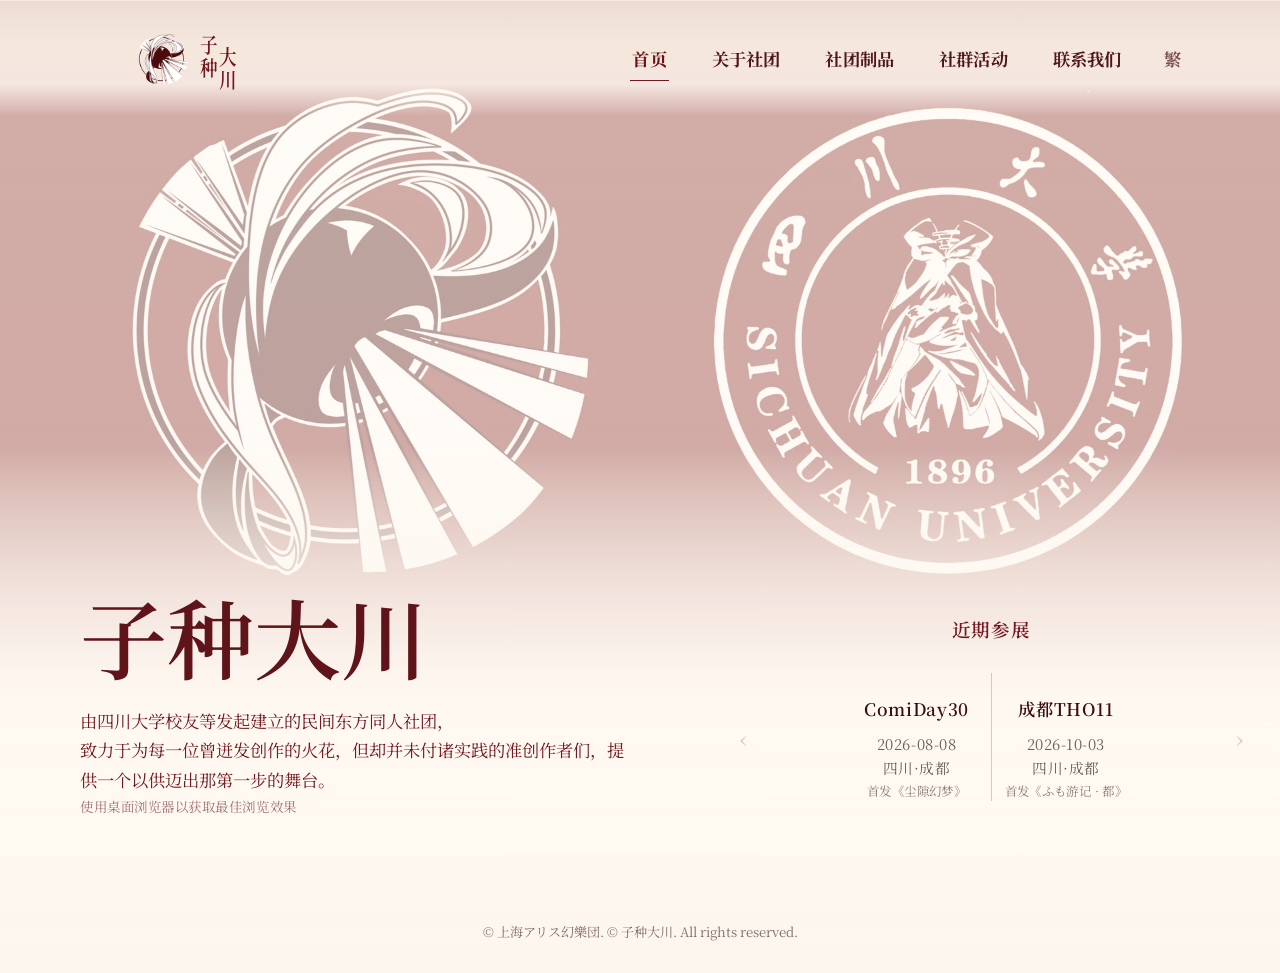
==== commit 5397a00b: "1.4.0.1" ====
--- a/index.html
+++ b/index.html
@@ -36,7 +36,7 @@
       as="image"
       media="(max-width: 560px)"
     />
-    <link rel="stylesheet" href="styles.css?v=20260814-product-actions" />
+    <link rel="stylesheet" href="styles.css?v=20260814-community-photo-flow" />
   </head>
   <body>
     <svg class="site-filter-defs" aria-hidden="true" focusable="false">
@@ -236,6 +236,6 @@
 
     <script src="site-config.js"></script>
     <script src="content-store.js?v=20260814-product-actions"></script>
-    <script src="script.js?v=20260814-product-actions"></script>
+    <script src="script.js?v=20260814-community-photo-flow"></script>
   </body>
 </html>
--- a/styles.css
+++ b/styles.css
@@ -1483,22 +1483,21 @@
 }
 
 .community-photo-wall {
-  display: grid;
-  grid-template-columns: repeat(var(--community-photo-columns, 3), minmax(0, 1fr));
+  display: flex;
+  flex-wrap: wrap;
   gap: clamp(12px, 2vw, 18px);
+  justify-content: flex-start;
   align-items: start;
 }
 
 .community-photo-column {
-  display: grid;
-  gap: clamp(12px, 2vw, 18px);
-  align-content: start;
-  min-width: 0;
+  display: contents;
 }
 
 .community-photo-item {
   position: relative;
-  width: 100%;
+  flex: 1 1 clamp(190px, 24vw, 320px);
+  max-width: min(100%, 420px);
   display: grid;
   place-items: center;
   margin: 0;
@@ -1511,6 +1510,20 @@
   background:
     linear-gradient(135deg, rgba(116, 24, 31, 0.06), rgba(170, 139, 118, 0.08)),
     var(--paper-deep);
+}
+
+.community-photo-item.is-landscape {
+  flex-basis: clamp(260px, 34vw, 460px);
+  max-width: min(100%, 520px);
+}
+
+.community-photo-item.is-portrait {
+  flex-basis: clamp(150px, 18vw, 250px);
+  max-width: min(100%, 300px);
+}
+
+.community-photo-item.is-square {
+  flex-basis: clamp(190px, 23vw, 320px);
 }
 
 .community-photo-item::before,
@@ -2442,6 +2455,18 @@
     font-size: 0.98rem;
   }
 
+  .community-photo-wall {
+    display: grid;
+    grid-template-columns: 1fr;
+  }
+
+  .community-photo-item,
+  .community-photo-item.is-landscape,
+  .community-photo-item.is-portrait,
+  .community-photo-item.is-square {
+    max-width: 100%;
+  }
+
   .product-gallery-image .image-slot {
     aspect-ratio: 4 / 3;
   }
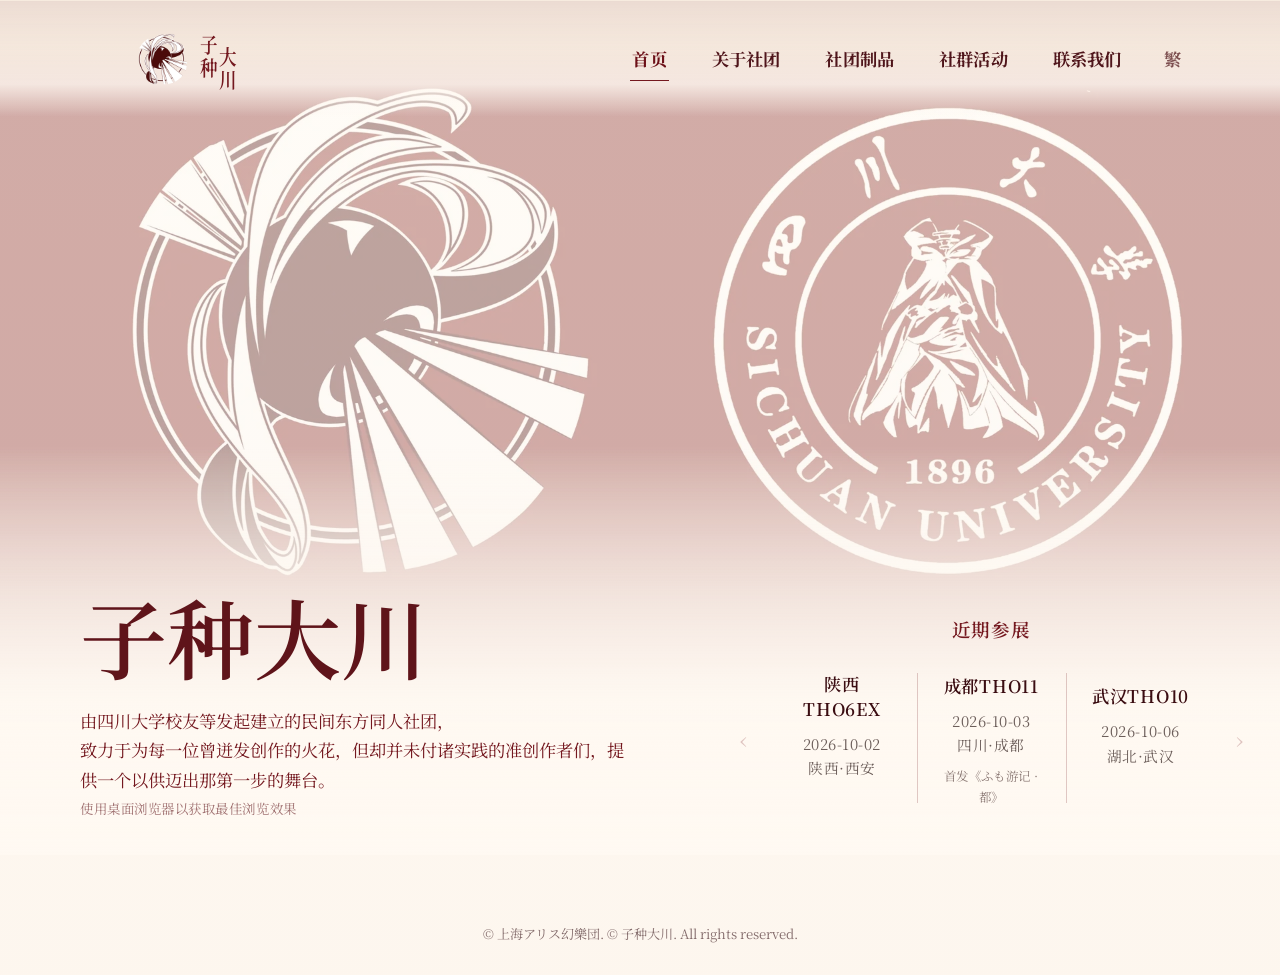
==== commit 69398437: "1.4.0.2" ====
--- a/index.html
+++ b/index.html
@@ -36,7 +36,7 @@
       as="image"
       media="(max-width: 560px)"
     />
-    <link rel="stylesheet" href="styles.css?v=20260814-community-photo-flow" />
+    <link rel="stylesheet" href="styles.css?v=20260815-exhibition-note-flow" />
   </head>
   <body>
     <svg class="site-filter-defs" aria-hidden="true" focusable="false">
@@ -236,6 +236,6 @@
 
     <script src="site-config.js"></script>
     <script src="content-store.js?v=20260814-product-actions"></script>
-    <script src="script.js?v=20260814-community-photo-flow"></script>
+    <script src="script.js?v=20260814-detail-scroll-restore"></script>
   </body>
 </html>
--- a/styles.css
+++ b/styles.css
@@ -561,7 +561,8 @@
 .exhibition-item {
   position: relative;
   display: none;
-  align-content: center;
+  grid-template-rows: minmax(0, 1fr) auto;
+  align-content: stretch;
   justify-items: center;
   gap: 9px;
   min-height: 134px;
@@ -603,9 +604,11 @@
 
 .exhibition-main {
   display: grid;
+  align-self: center;
   align-content: center;
   justify-items: center;
   gap: 12px;
+  min-width: 0;
 }
 
 .exhibition-item h3 {
@@ -639,6 +642,8 @@
   letter-spacing: 0.03em;
   line-height: 1.62;
   min-height: 1.5em;
+  max-width: 100%;
+  overflow-wrap: anywhere;
 }
 
 .exhibition-note:empty {
@@ -646,10 +651,11 @@
 }
 
 .exhibition-note {
-  position: absolute;
-  bottom: 4px;
-  right: 10px;
-  left: 10px;
+  position: static;
+  align-self: end;
+  justify-self: center;
+  width: 100%;
+  margin-top: 8px;
 }
 
 .eyebrow,
@@ -1483,21 +1489,47 @@
 }
 
 .community-photo-wall {
-  display: flex;
-  flex-wrap: wrap;
+  display: grid;
   gap: clamp(12px, 2vw, 18px);
-  justify-content: flex-start;
-  align-items: start;
+  align-items: stretch;
 }
 
 .community-photo-column {
   display: contents;
 }
 
+.community-photo-row {
+  width: 100%;
+  display: flex;
+  gap: clamp(12px, 2vw, 18px);
+  align-items: flex-start;
+}
+
+.community-photo-row.is-loose {
+  justify-content: flex-start;
+}
+
+.community-photo-mosaic {
+  width: 100%;
+  display: flex;
+  align-items: stretch;
+}
+
+.community-photo-stack {
+  display: flex;
+  flex-direction: column;
+  flex: 0 0 auto;
+}
+
+.community-photo-rail {
+  display: flex;
+  flex: 0 0 auto;
+  align-items: flex-start;
+}
+
 .community-photo-item {
   position: relative;
-  flex: 1 1 clamp(190px, 24vw, 320px);
-  max-width: min(100%, 420px);
+  flex: 0 0 auto;
   display: grid;
   place-items: center;
   margin: 0;
@@ -1512,20 +1544,6 @@
     var(--paper-deep);
 }
 
-.community-photo-item.is-landscape {
-  flex-basis: clamp(260px, 34vw, 460px);
-  max-width: min(100%, 520px);
-}
-
-.community-photo-item.is-portrait {
-  flex-basis: clamp(150px, 18vw, 250px);
-  max-width: min(100%, 300px);
-}
-
-.community-photo-item.is-square {
-  flex-basis: clamp(190px, 23vw, 320px);
-}
-
 .community-photo-item::before,
 .community-photo-item::after {
   position: absolute;
@@ -1551,7 +1569,7 @@
   position: relative;
   z-index: 1;
   width: 100%;
-  height: auto;
+  height: 100%;
   display: block;
   object-fit: contain;
   transition:
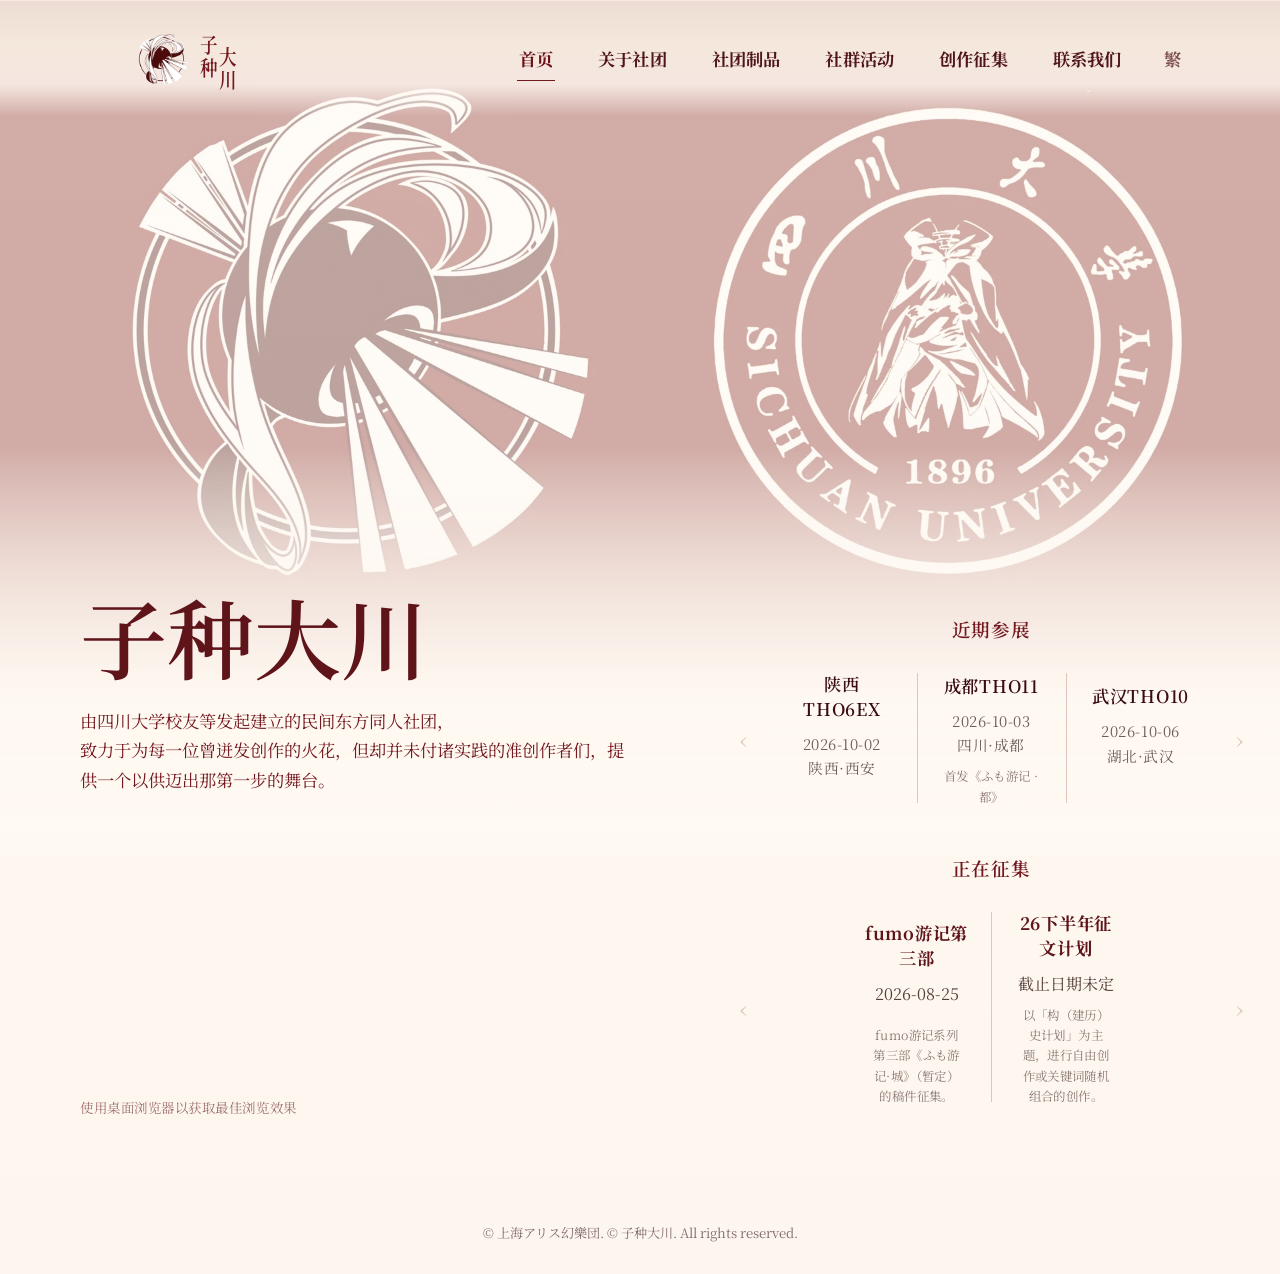
==== commit 2ba4efe3: "1.5" ====
--- a/index.html
+++ b/index.html
@@ -36,7 +36,7 @@
       as="image"
       media="(max-width: 560px)"
     />
-    <link rel="stylesheet" href="styles.css?v=20260815-exhibition-note-flow" />
+    <link rel="stylesheet" href="styles.css?v=20260823-creative-call-polish" />
   </head>
   <body>
     <svg class="site-filter-defs" aria-hidden="true" focusable="false">
@@ -81,6 +81,7 @@
           <a href="#about" data-panel-link="about">关于社团</a>
           <a href="#products" data-panel-link="products">社团制品</a>
           <a href="#moments" data-panel-link="moments">社群活动</a>
+          <a href="#creative" data-panel-link="creative">创作征集</a>
           <a href="#contact" data-panel-link="contact">联系我们</a>
           <button
             class="script-toggle"
@@ -104,31 +105,63 @@
               致力于为每一位曾迸发创作的火花，但却并未付诸实践的准创作者们，提供一个以供迈出那第一步的舞台。
             </p>
           </div>
-          <aside class="hero-feature" aria-label="近期参展">
-            <div class="exhibition-head">
-              <h2>近期参展</h2>
-            </div>
-            <div class="exhibition-carousel" aria-label="近期参展翻页">
-              <button
-                class="exhibition-arrow"
-                type="button"
-                data-exhibition-prev
-                aria-label="上一页"
-              >
-                ‹
-              </button>
-              <div class="exhibition-list" data-exhibition-list>
-                <p class="empty-state">近期参展信息整理中。</p>
-              </div>
-              <button
-                class="exhibition-arrow"
-                type="button"
-                data-exhibition-next
-                aria-label="下一页"
-              >
-                ›
-              </button>
-            </div>
+          <aside class="hero-feature" aria-label="首页动态摘要">
+            <section class="home-digest-block" aria-label="近期参展">
+              <div class="exhibition-head">
+                <h2>近期参展</h2>
+              </div>
+              <div class="exhibition-carousel" aria-label="近期参展翻页">
+                <button
+                  class="exhibition-arrow"
+                  type="button"
+                  data-exhibition-prev
+                  aria-label="上一页"
+                >
+                  ‹
+                </button>
+                <div class="exhibition-list" data-exhibition-list>
+                  <p class="empty-state">近期参展信息整理中。</p>
+                </div>
+                <button
+                  class="exhibition-arrow"
+                  type="button"
+                  data-exhibition-next
+                  aria-label="下一页"
+                >
+                  ›
+                </button>
+              </div>
+            </section>
+
+            <section
+              class="home-digest-block home-call-block"
+              data-home-call-block
+              aria-label="正在征集"
+              hidden
+            >
+              <div class="exhibition-head">
+                <h2>正在征集</h2>
+              </div>
+              <div class="exhibition-carousel home-call-carousel" aria-label="正在征集翻页">
+                <button
+                  class="exhibition-arrow"
+                  type="button"
+                  data-call-prev
+                  aria-label="上一页"
+                >
+                  ‹
+                </button>
+                <div class="exhibition-list call-summary-list" data-call-summary-list></div>
+                <button
+                  class="exhibition-arrow"
+                  type="button"
+                  data-call-next
+                  aria-label="下一页"
+                >
+                  ›
+                </button>
+              </div>
+            </section>
           </aside>
           <p class="hero-browser-note">使用桌面浏览器以获取最佳浏览效果</p>
         </div>
@@ -187,6 +220,19 @@
           <p class="community-portrait-note">
             本页涉及肖像展示的内容，均已取得相关当事人授权。
           </p>
+        </div>
+      </section>
+
+      <section class="panel" data-panel="creative" tabindex="0" hidden>
+        <div class="page-section">
+          <div class="section-title">
+            <p class="eyebrow">Writing</p>
+            <h2>创作征集</h2>
+          </div>
+
+          <div class="creative-list" data-creative-list>
+            <p class="empty-state">创作征集内容整理中。</p>
+          </div>
         </div>
       </section>
 
@@ -235,7 +281,7 @@
     </footer>
 
     <script src="site-config.js"></script>
-    <script src="content-store.js?v=20260814-product-actions"></script>
-    <script src="script.js?v=20260814-detail-scroll-restore"></script>
+    <script src="content-store.js?v=20260822-creative-calls"></script>
+    <script src="script.js?v=20260823-creative-preview-detail"></script>
   </body>
 </html>
--- a/styles.css
+++ b/styles.css
@@ -470,11 +470,21 @@
 }
 
 .hero-feature {
+  display: grid;
+  gap: clamp(34px, 4vw, 52px);
   margin: 0 clamp(-64px, -4vw, -18px) 0 0;
   justify-self: end;
   width: min(520px, 46vw);
   padding-top: 34px;
   color: #563e3b;
+}
+
+.home-digest-block {
+  min-width: 0;
+}
+
+.home-call-block[hidden] {
+  display: none;
 }
 
 .exhibition-head {
@@ -570,6 +580,25 @@
   text-align: center;
 }
 
+.call-summary-item {
+  border: 0;
+  color: inherit;
+  background: transparent;
+  font: inherit;
+  text-align: center;
+  cursor: pointer;
+  transition:
+    color 180ms ease,
+    opacity 180ms ease,
+    transform 180ms ease;
+}
+
+.call-summary-item:hover,
+.call-summary-item:focus-visible {
+  color: var(--burgundy);
+  transform: translateY(-2px);
+}
+
 .exhibition-item.is-visible {
   display: grid;
 }
@@ -616,6 +645,20 @@
   font-size: 1.08rem;
   letter-spacing: 0.04em;
   line-height: 1.45;
+}
+
+.call-summary-title {
+  color: var(--title-burgundy);
+  font-size: 1.08rem;
+  font-weight: 700;
+  letter-spacing: 0.04em;
+  line-height: 1.45;
+}
+
+.call-summary-item .exhibition-note {
+  overflow-wrap: break-word;
+  text-wrap: balance;
+  word-break: auto-phrase;
 }
 
 .exhibition-item p {
@@ -1251,6 +1294,297 @@
   transform: translateY(-4px) scale(1.018);
 }
 
+.creative-list {
+  display: grid;
+  gap: clamp(42px, 6vw, 74px);
+  max-width: 1120px;
+}
+
+.creative-list.is-detail-view {
+  max-width: 980px;
+}
+
+.creative-subsection {
+  display: grid;
+  gap: clamp(22px, 3.4vw, 38px);
+}
+
+.creative-subsection + .creative-subsection {
+  padding-top: clamp(32px, 5vw, 58px);
+  border-top: 1px solid rgba(116, 24, 31, 0.12);
+}
+
+.creative-subtitle {
+  color: var(--title-burgundy);
+  font-family: var(--display-song-font);
+  font-size: clamp(1.9rem, 3.8vw, 3.2rem);
+  font-weight: 600;
+  line-height: 1.22;
+}
+
+.creative-call-grid {
+  display: grid;
+  grid-template-columns: repeat(3, minmax(0, 1fr));
+  gap: clamp(20px, 3vw, 34px);
+}
+
+.creative-call-card {
+  min-height: 168px;
+  display: grid;
+  align-content: center;
+  justify-items: center;
+  gap: 14px;
+  padding: 20px 0 22px;
+  border: 0;
+  border-top: 1px solid rgba(116, 24, 31, 0.22);
+  color: inherit;
+  background:
+    linear-gradient(180deg, rgba(116, 24, 31, 0.035), rgba(255, 249, 242, 0));
+  font: inherit;
+  text-align: center;
+  cursor: pointer;
+  transition:
+    color 180ms ease,
+    border-color 180ms ease,
+    transform 180ms ease;
+}
+
+.creative-call-card:hover,
+.creative-call-card:focus-visible {
+  border-color: rgba(116, 24, 31, 0.42);
+  color: var(--burgundy);
+  transform: translateY(-3px);
+}
+
+.creative-call-card h4 {
+  margin: 0;
+  color: var(--title-burgundy);
+  font-family: var(--song-font);
+  font-size: clamp(1.18rem, 1.9vw, 1.46rem);
+  font-weight: 700;
+  line-height: 1.48;
+  overflow-wrap: anywhere;
+}
+
+.creative-card-meta {
+  display: flex;
+  flex-wrap: wrap;
+  gap: 6px 13px;
+  justify-content: center;
+  color: rgba(108, 94, 90, 0.76);
+  font-family: var(--song-font);
+  font-size: 0.88rem;
+  letter-spacing: 0.035em;
+  line-height: 1.55;
+}
+
+.creative-status {
+  color: rgba(116, 24, 31, 0.82);
+  font-weight: 600;
+}
+
+.creative-card-summary {
+  max-width: 92%;
+  margin: 0;
+  color: var(--muted);
+  font-size: 0.96rem;
+  line-height: 1.82;
+  overflow-wrap: break-word;
+  text-align: center;
+  text-wrap: balance;
+  word-break: auto-phrase;
+}
+
+.manuscript-list {
+  display: grid;
+}
+
+.manuscript-row {
+  display: grid;
+  padding: 18px 0 20px;
+  border: 0;
+  border-top: 1px solid rgba(116, 24, 31, 0.12);
+  color: inherit;
+  background: transparent;
+  font: inherit;
+  text-align: left;
+  cursor: pointer;
+  transition:
+    color 180ms ease,
+    padding-left 180ms ease;
+}
+
+.manuscript-row:last-child {
+  border-bottom: 1px solid rgba(116, 24, 31, 0.12);
+}
+
+.manuscript-row:hover,
+.manuscript-row:focus-visible {
+  color: var(--burgundy);
+  padding-left: 8px;
+}
+
+.manuscript-main {
+  display: grid;
+  gap: 6px;
+}
+
+.manuscript-title {
+  color: var(--burgundy-deep);
+  font-family: var(--song-font);
+  font-size: clamp(1.08rem, 1.55vw, 1.3rem);
+  font-weight: 600;
+  line-height: 1.55;
+  overflow-wrap: anywhere;
+}
+
+.manuscript-desc {
+  color: rgba(108, 94, 90, 0.78);
+  font-family: var(--song-font);
+  font-size: 0.9rem;
+  line-height: 1.7;
+  overflow-wrap: anywhere;
+}
+
+.manuscript-empty {
+  font-family: var(--song-font);
+  line-height: 1.9;
+}
+
+.inline-panel-link {
+  color: var(--burgundy);
+  text-decoration: underline;
+  text-decoration-color: rgba(116, 24, 31, 0.38);
+  text-decoration-thickness: 1px;
+  text-underline-offset: 0.22em;
+  transition: color 180ms ease;
+}
+
+.inline-panel-link:hover,
+.inline-panel-link:focus-visible {
+  color: var(--burgundy-deep);
+}
+
+.article-page {
+  width: min(880px, calc(100% - 36px));
+  margin: 0 auto;
+  padding: clamp(34px, 7vw, 72px) 0;
+}
+
+.article-brand {
+  display: inline-flex;
+  align-items: center;
+  gap: 10px;
+  margin-bottom: clamp(34px, 6vw, 58px);
+  color: var(--burgundy);
+  font-family: var(--song-font);
+  font-weight: 700;
+}
+
+.article-brand img {
+  width: 2.8rem;
+  height: 2.8rem;
+  object-fit: contain;
+}
+
+.article-title {
+  font-size: clamp(2.3rem, 6vw, 4.2rem);
+}
+
+.article-meta {
+  display: flex;
+  flex-wrap: wrap;
+  gap: 8px 22px;
+  margin: 18px 0 clamp(30px, 5vw, 52px);
+  color: rgba(108, 94, 90, 0.78);
+  font-family: var(--song-font);
+  font-size: 0.96rem;
+}
+
+.article-body {
+  color: var(--ink);
+  font-family: var(--song-font);
+  font-size: 1.06rem;
+  line-height: 2;
+}
+
+.article-body > * {
+  margin-top: 0;
+  margin-bottom: 1.1em;
+}
+
+.article-body blockquote {
+  margin-left: 0;
+  padding-left: 1.2em;
+  border-left: 1px solid rgba(116, 24, 31, 0.28);
+  color: var(--muted);
+}
+
+.article-body a,
+.article-attachment {
+  color: var(--burgundy);
+  text-decoration: underline;
+  text-decoration-thickness: 1px;
+  text-underline-offset: 0.22em;
+}
+
+.article-image {
+  margin: 0 0 clamp(26px, 4vw, 42px);
+}
+
+.article-image img {
+  width: auto;
+  max-width: 100%;
+  height: auto;
+  margin: 0 auto;
+}
+
+.article-attachment-wrap {
+  margin-top: clamp(28px, 5vw, 50px);
+}
+
+.creative-detail {
+  position: relative;
+  display: grid;
+  gap: clamp(24px, 4vw, 42px);
+  padding-top: 34px;
+  animation: product-detail-in 520ms cubic-bezier(0.22, 0.72, 0.28, 1) both;
+}
+
+.creative-detail-head {
+  display: grid;
+  gap: 14px;
+  max-width: 900px;
+}
+
+.creative-detail-head h3 {
+  color: var(--title-burgundy);
+  font-family: var(--display-song-font);
+  font-size: clamp(2rem, 4.2vw, 3.45rem);
+  font-weight: 700;
+  line-height: 1.24;
+}
+
+.creative-detail-summary,
+.creative-detail-body {
+  margin: 0;
+  color: var(--muted);
+  font-family: var(--song-font);
+  font-size: 1.02rem;
+  line-height: 1.96;
+  overflow-wrap: anywhere;
+}
+
+.creative-detail-body {
+  max-width: 820px;
+  color: var(--ink);
+}
+
+.creative-detail-meta {
+  max-width: 760px;
+  margin-top: 8px;
+}
+
 .community-list {
   display: grid;
   gap: clamp(38px, 5vw, 72px);
@@ -2203,6 +2537,14 @@
     justify-content: flex-start;
   }
 
+  .creative-call-grid {
+    grid-template-columns: repeat(2, minmax(0, 1fr));
+  }
+
+  .creative-call-card {
+    min-height: 150px;
+  }
+
   .community-section,
   .community-section.is-reversed,
   .community-photo-detail {
@@ -2364,6 +2706,10 @@
     font-size: 0.92rem;
   }
 
+  .call-summary-title {
+    font-size: 0.92rem;
+  }
+
   .exhibition-item p {
     font-size: 0.82rem;
   }
@@ -2452,6 +2798,29 @@
   .product-gallery {
     grid-template-columns: 1fr;
     gap: 26px;
+  }
+
+  .creative-list {
+    gap: 38px;
+  }
+
+  .creative-subsection {
+    gap: 20px;
+  }
+
+  .creative-call-grid {
+    grid-template-columns: 1fr;
+    gap: 18px;
+  }
+
+  .creative-call-card {
+    min-height: auto;
+    padding: 16px 0 18px;
+  }
+
+  .manuscript-row:hover,
+  .manuscript-row:focus-visible {
+    padding-left: 0;
   }
 
   .community-list {
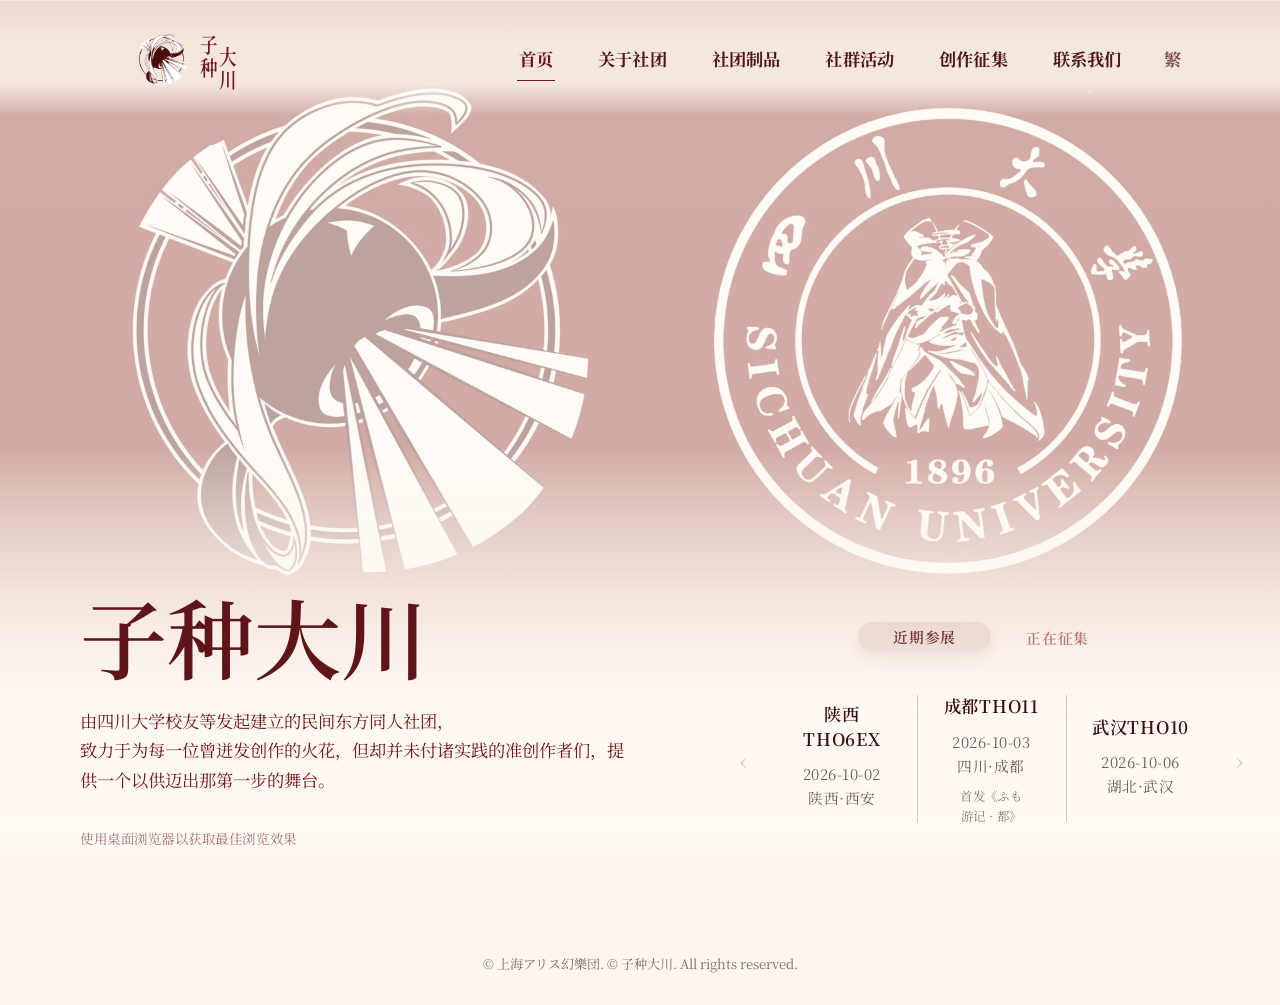
==== commit 5ea606d1: "1.5.1" ====
--- a/index.html
+++ b/index.html
@@ -36,7 +36,7 @@
       as="image"
       media="(max-width: 560px)"
     />
-    <link rel="stylesheet" href="styles.css?v=20260823-creative-call-polish" />
+    <link rel="stylesheet" href="styles.css?v=20260823-call-card-edge-clean" />
   </head>
   <body>
     <svg class="site-filter-defs" aria-hidden="true" focusable="false">
@@ -105,11 +105,39 @@
               致力于为每一位曾迸发创作的火花，但却并未付诸实践的准创作者们，提供一个以供迈出那第一步的舞台。
             </p>
           </div>
-          <aside class="hero-feature" aria-label="首页动态摘要">
-            <section class="home-digest-block" aria-label="近期参展">
-              <div class="exhibition-head">
-                <h2>近期参展</h2>
-              </div>
+          <aside
+            class="hero-feature home-digest has-single-digest"
+            data-home-digest
+            data-active-digest="exhibitions"
+            aria-label="首页动态摘要"
+          >
+            <div class="home-digest-tabs" role="tablist" aria-label="首页动态栏目">
+              <button
+                class="home-digest-tab is-active"
+                type="button"
+                data-home-digest-tab="exhibitions"
+                role="tab"
+                aria-selected="true"
+              >
+                近期参展
+              </button>
+              <button
+                class="home-digest-tab"
+                type="button"
+                data-home-digest-tab="calls"
+                role="tab"
+                aria-selected="false"
+                hidden
+              >
+                正在征集
+              </button>
+            </div>
+
+            <section
+              class="home-digest-block is-active"
+              data-home-digest-panel="exhibitions"
+              aria-label="近期参展"
+            >
               <div class="exhibition-carousel" aria-label="近期参展翻页">
                 <button
                   class="exhibition-arrow"
@@ -136,12 +164,10 @@
             <section
               class="home-digest-block home-call-block"
               data-home-call-block
+              data-home-digest-panel="calls"
               aria-label="正在征集"
               hidden
             >
-              <div class="exhibition-head">
-                <h2>正在征集</h2>
-              </div>
               <div class="exhibition-carousel home-call-carousel" aria-label="正在征集翻页">
                 <button
                   class="exhibition-arrow"
@@ -282,6 +308,6 @@
 
     <script src="site-config.js"></script>
     <script src="content-store.js?v=20260822-creative-calls"></script>
-    <script src="script.js?v=20260823-creative-preview-detail"></script>
+    <script src="script.js?v=20260823-home-digest-tabs"></script>
   </body>
 </html>
--- a/styles.css
+++ b/styles.css
@@ -467,11 +467,15 @@
 
 .hero-copy {
   max-width: 760px;
+  align-self: start;
+  justify-self: start;
 }
 
 .hero-feature {
   display: grid;
-  gap: clamp(34px, 4vw, 52px);
+  grid-template-rows: auto clamp(150px, 12vw, 166px);
+  gap: clamp(18px, 2.4vw, 28px);
+  align-self: start;
   margin: 0 clamp(-64px, -4vw, -18px) 0 0;
   justify-self: end;
   width: min(520px, 46vw);
@@ -481,10 +485,90 @@
 
 .home-digest-block {
   min-width: 0;
+  min-height: 0;
+  animation: home-digest-panel-in 360ms ease both;
 }
 
 .home-call-block[hidden] {
   display: none;
+}
+
+.home-digest-tabs {
+  position: relative;
+  width: min(272px, 100%);
+  display: grid;
+  grid-template-columns: repeat(2, minmax(0, 1fr));
+  justify-self: center;
+  padding: 3px;
+  border: 0;
+  border-radius: 999px;
+  background: transparent;
+  box-shadow: none;
+}
+
+.home-digest-tabs::before {
+  position: absolute;
+  top: 3px;
+  bottom: 3px;
+  left: 3px;
+  width: calc((100% - 6px) / 2);
+  content: "";
+  border-radius: 999px;
+  background: rgba(116, 24, 31, 0.08);
+  box-shadow: 0 6px 16px rgba(116, 24, 31, 0.075);
+  transition:
+    transform 320ms cubic-bezier(0.22, 0.72, 0.28, 1),
+    width 240ms ease;
+}
+
+.home-digest[data-active-digest="calls"] .home-digest-tabs::before {
+  transform: translateX(100%);
+}
+
+.home-digest.has-single-digest .home-digest-tabs {
+  width: fit-content;
+  min-width: 136px;
+  grid-template-columns: minmax(0, 1fr);
+}
+
+.home-digest.has-single-digest .home-digest-tabs::before {
+  width: calc(100% - 6px);
+  transform: none;
+}
+
+.home-digest-tab {
+  position: relative;
+  z-index: 1;
+  min-height: 30px;
+  padding: 0 18px;
+  border: 0;
+  border-radius: 999px;
+  color: rgba(116, 24, 31, 0.54);
+  background: transparent;
+  font-family: var(--song-font);
+  font-size: 0.92rem;
+  font-weight: 600;
+  letter-spacing: 0.05em;
+  cursor: pointer;
+  transition:
+    color 220ms ease,
+    transform 220ms ease,
+    opacity 220ms ease;
+}
+
+.home-digest-tab:hover,
+.home-digest-tab:focus-visible {
+  color: var(--burgundy-deep);
+}
+
+.home-digest-tab:focus-visible {
+  outline: 1px solid rgba(116, 24, 31, 0.32);
+  outline-offset: 4px;
+}
+
+.home-digest-tab.is-active {
+  color: rgba(95, 20, 26, 0.86);
+  transform: translateY(-1px);
 }
 
 .exhibition-head {
@@ -505,11 +589,11 @@
 }
 
 .exhibition-carousel {
+  height: 100%;
   display: grid;
   grid-template-columns: 24px minmax(0, 1fr) 24px;
   align-items: center;
   gap: 12px;
-  margin-top: 30px;
 }
 
 .exhibition-arrow {
@@ -556,6 +640,14 @@
   overflow: hidden;
 }
 
+.call-summary-list {
+  grid-template-columns: repeat(2, minmax(0, 1fr));
+}
+
+.call-summary-list.is-balanced.exhibition-visible-1 {
+  grid-template-columns: minmax(0, 50%);
+}
+
 .exhibition-list.is-balanced {
   justify-content: center;
 }
@@ -575,12 +667,14 @@
   align-content: stretch;
   justify-items: center;
   gap: 9px;
-  min-height: 134px;
+  min-height: 124px;
   padding: 0 clamp(12px, 1.8vw, 22px);
   text-align: center;
 }
 
 .call-summary-item {
+  -webkit-appearance: none;
+  appearance: none;
   border: 0;
   color: inherit;
   background: transparent;
@@ -596,6 +690,7 @@
 .call-summary-item:hover,
 .call-summary-item:focus-visible {
   color: var(--burgundy);
+  outline: 0;
   transform: translateY(-2px);
 }
 
@@ -655,10 +750,19 @@
   line-height: 1.45;
 }
 
-.call-summary-item .exhibition-note {
+.home-digest .exhibition-note {
+  display: -webkit-box;
+  -webkit-box-orient: vertical;
+  -webkit-line-clamp: 2;
+  max-height: 3.4em;
+  overflow: hidden;
   overflow-wrap: break-word;
   text-wrap: balance;
   word-break: auto-phrase;
+}
+
+.home-digest .exhibition-note:empty {
+  display: none;
 }
 
 .exhibition-item p {
@@ -699,6 +803,18 @@
   justify-self: center;
   width: 100%;
   margin-top: 8px;
+}
+
+@keyframes home-digest-panel-in {
+  from {
+    opacity: 0;
+    transform: translateY(8px);
+  }
+
+  to {
+    opacity: 1;
+    transform: translateY(0);
+  }
 }
 
 .eyebrow,
@@ -1335,8 +1451,9 @@
   justify-items: center;
   gap: 14px;
   padding: 20px 0 22px;
+  -webkit-appearance: none;
+  appearance: none;
   border: 0;
-  border-top: 1px solid rgba(116, 24, 31, 0.22);
   color: inherit;
   background:
     linear-gradient(180deg, rgba(116, 24, 31, 0.035), rgba(255, 249, 242, 0));
@@ -1345,14 +1462,13 @@
   cursor: pointer;
   transition:
     color 180ms ease,
-    border-color 180ms ease,
     transform 180ms ease;
 }
 
 .creative-call-card:hover,
 .creative-call-card:focus-visible {
-  border-color: rgba(116, 24, 31, 0.42);
   color: var(--burgundy);
+  outline: 0;
   transform: translateY(-3px);
 }
 
@@ -2453,6 +2569,7 @@
   }
 
   .hero-feature {
+    grid-template-rows: auto 166px;
     margin-right: 0;
     padding-top: 0;
     min-width: 0;
@@ -2460,15 +2577,31 @@
     max-width: 100%;
   }
 
+  .home-digest-tabs {
+    width: min(292px, 100%);
+  }
+
   .exhibition-list {
     width: 100%;
     grid-template-columns: 1fr;
   }
 
+  .call-summary-list {
+    grid-template-columns: repeat(2, minmax(0, 1fr));
+  }
+
+  .call-summary-list.is-balanced.exhibition-visible-1 {
+    grid-template-columns: minmax(0, calc(50% - 4px));
+  }
+
   .exhibition-carousel {
     grid-template-columns: 22px minmax(0, 1fr) 22px;
     gap: 8px;
-    margin-top: 26px;
+    margin-top: 22px;
+  }
+
+  .home-digest .exhibition-carousel {
+    margin-top: 0;
   }
 
   .exhibition-arrow {
@@ -2664,6 +2797,10 @@
     padding-top: var(--home-hero-padding-top);
   }
 
+  .hero-feature {
+    grid-template-rows: auto 156px;
+  }
+
   .exhibition-head {
     justify-content: center;
   }
@@ -2678,6 +2815,10 @@
     margin-top: 20px;
   }
 
+  .home-digest .exhibition-carousel {
+    margin-top: 0;
+  }
+
   .exhibition-list {
     grid-template-columns: repeat(2, minmax(0, 1fr));
     gap: 8px;
@@ -2700,6 +2841,10 @@
   .exhibition-item {
     min-height: 166px;
     padding: 0 6px 14px;
+  }
+
+  .home-digest .exhibition-item {
+    min-height: 136px;
   }
 
   .exhibition-item h3 {
